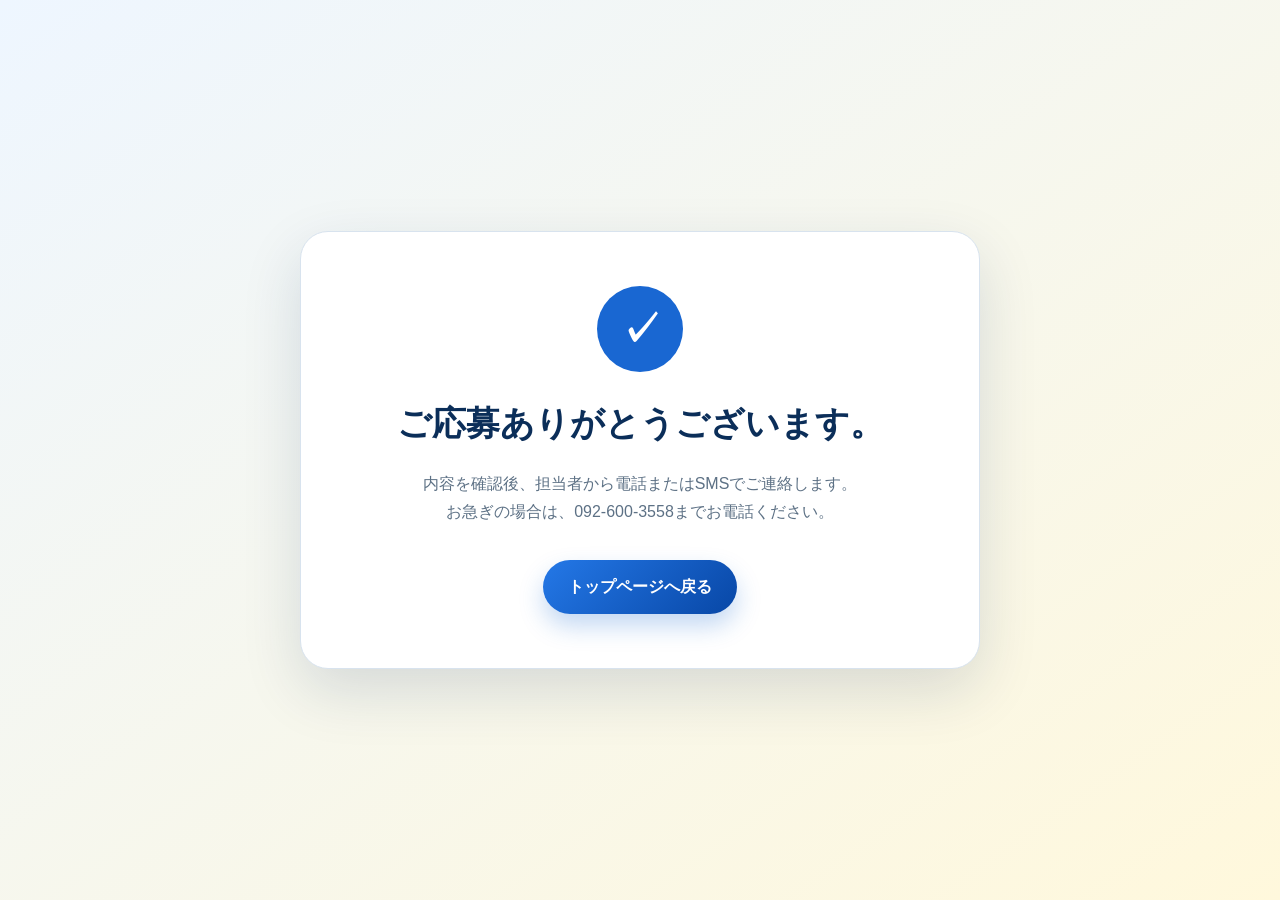
==== thanks.html @ dbfe9852 "Add files via upload" ====
<!DOCTYPE html>
<html lang="ja">
<head>
  <meta charset="utf-8">
  <meta name="viewport" content="width=device-width, initial-scale=1">
  <meta name="robots" content="noindex">
  <title>応募受付完了｜はたらくナビすぐワーク</title>
  <link rel="stylesheet" href="assets/css/style.css">
  <style>
    .thanks-page{min-height:100vh;display:grid;place-items:center;padding:30px;background:linear-gradient(145deg,#eef6ff,#fff8dc)}
    .thanks-card{width:min(100%,680px);text-align:center;background:#fff;border:1px solid #d8e3ee;border-radius:28px;padding:54px 30px;box-shadow:0 22px 60px rgba(11,46,89,.14)}
    .thanks-icon{display:grid;place-items:center;width:86px;height:86px;margin:0 auto 22px;border-radius:50%;color:#fff;background:#1967d2;font-size:42px;font-weight:900}
    .thanks-card h1{margin:0;color:#0b2e59;font-size:34px}.thanks-card p{color:#5d7185}.thanks-card .button{margin-top:18px}
  </style>
</head>
<body>
  <main class="thanks-page">
    <div class="thanks-card">
      <div class="thanks-icon">✓</div>
      <h1>ご応募ありがとうございます。</h1>
      <p>内容を確認後、担当者から電話またはSMSでご連絡します。<br>お急ぎの場合は、092-600-3558までお電話ください。</p>
      <a class="button button-primary" href="index.html">トップページへ戻る</a>
    </div>
  </main>
</body>
</html>
---- assets/css/style.css ----
:root {
  --blue: #1967d2;
  --blue-dark: #0847a6;
  --navy: #0b2e59;
  --ink: #172033;
  --muted: #5d7185;
  --line: #d8e3ee;
  --pale: #f3f8fd;
  --yellow: #ffb000;
  --yellow-soft: #fff2c5;
  --green: #0fa779;
  --white: #fff;
  --shadow: 0 18px 48px rgba(11, 46, 89, .12);
  --radius: 24px;
  --container: 1180px;
}
* { box-sizing: border-box; }
html { scroll-behavior: smooth; }
body { margin: 0; color: var(--ink); background: #fff; font-family: -apple-system, BlinkMacSystemFont, "Hiragino Kaku Gothic ProN", "Hiragino Sans", "Yu Gothic", Meiryo, sans-serif; line-height: 1.75; -webkit-font-smoothing: antialiased; }
body.is-menu-open { overflow: hidden; }
a { color: inherit; text-decoration: none; }
img { max-width: 100%; height: auto; vertical-align: middle; }
button, input, select, textarea { font: inherit; }
button { cursor: pointer; }
.container { width: min(calc(100% - 40px), var(--container)); margin-inline: auto; }
.narrow { max-width: 900px; }
.skip-link { position: fixed; top: 8px; left: 8px; transform: translateY(-150%); background: #fff; border: 2px solid var(--blue); padding: 10px 16px; z-index: 9999; }
.skip-link:focus { transform: none; }
.pc-only { display: inline; }

.site-header { position: sticky; top: 0; z-index: 1000; background: rgba(255,255,255,.94); backdrop-filter: blur(14px); border-bottom: 1px solid rgba(216,227,238,.75); transition: box-shadow .25s ease; }
.site-header.scrolled { box-shadow: 0 8px 24px rgba(11,46,89,.08); }
.header-inner { min-height: 84px; display: flex; align-items: center; justify-content: space-between; gap: 24px; }
.brand { display: block; flex: 0 1 290px; }
.brand img { display: block; width: 280px; }
.header-actions { display: flex; align-items: center; gap: 18px; }
.header-tel { text-align: right; line-height: 1.2; }
.header-tel span { display: block; color: var(--muted); font-size: 12px; font-weight: 700; letter-spacing: .08em; }
.header-tel a { display: block; color: var(--navy); font-size: 23px; font-weight: 900; letter-spacing: .02em; }

.button { min-height: 54px; display: inline-flex; align-items: center; justify-content: center; gap: 8px; border: 0; border-radius: 999px; padding: 13px 25px; font-weight: 900; line-height: 1.25; transition: transform .2s ease, box-shadow .2s ease, background .2s ease; }
.button:hover { transform: translateY(-2px); }
.button:focus-visible, a:focus-visible, summary:focus-visible, input:focus-visible, select:focus-visible { outline: 3px solid rgba(25,103,210,.28); outline-offset: 3px; }
.button-primary { color: #fff; background: linear-gradient(135deg, #2478e7, var(--blue-dark)); box-shadow: 0 12px 25px rgba(25,103,210,.26); }
.button-primary:hover { box-shadow: 0 16px 30px rgba(25,103,210,.34); }
.button-large { min-height: 68px; padding: 16px 30px; font-size: 17px; }
.button-tel { min-width: 230px; flex-direction: column; gap: 1px; color: var(--navy); background: #fff; border: 2px solid var(--navy); font-size: 21px; padding-block: 10px; }
.button-tel small { font-size: 11px; color: var(--muted); letter-spacing: .08em; }
.button-dark { color: #fff; background: var(--navy); white-space: nowrap; }
.button-white { color: var(--blue-dark); background: #fff; box-shadow: 0 12px 28px rgba(0,0,0,.12); }

.hero { position: relative; overflow: hidden; background: linear-gradient(180deg, #f8fbff 0%, #fff 100%); }
.hero::before { content: ""; position: absolute; inset: 0; background-image: radial-gradient(rgba(25,103,210,.12) 1px, transparent 1px); background-size: 24px 24px; mask-image: linear-gradient(90deg, black, transparent 65%); pointer-events: none; }
.hero-deco { position: absolute; border-radius: 999px; filter: blur(1px); opacity: .7; }
.hero-deco-one { width: 420px; height: 420px; top: -210px; left: -160px; background: #e5f1ff; }
.hero-deco-two { width: 330px; height: 330px; right: -130px; bottom: 70px; background: #fff1bd; }
.hero-grid { position: relative; display: grid; grid-template-columns: 1.02fr .98fr; align-items: center; gap: 28px; padding-block: 64px 54px; min-height: 720px; }
.hero-copy { position: relative; z-index: 2; }
.hero-kicker { display: inline-flex; align-items: center; gap: 10px; color: var(--navy); font-size: 15px; font-weight: 800; margin-bottom: 18px; }
.hero-kicker span { background: var(--yellow); border-radius: 999px; padding: 6px 12px; color: var(--ink); }
.hero h1 { margin: 0; color: var(--navy); font-size: clamp(44px, 5vw, 72px); line-height: 1.14; letter-spacing: -.05em; font-weight: 950; }
.hero h1 em { color: var(--blue); font-style: normal; position: relative; }
.hero h1 em::after { content: ""; position: absolute; left: 0; right: 0; bottom: 2px; height: 12px; background: rgba(255,176,0,.45); border-radius: 8px; z-index: -1; }
.hero-lead { margin: 24px 0 22px; color: #3e5770; font-size: 18px; font-weight: 600; }
.support-card { position: relative; max-width: 570px; overflow: hidden; border: 3px solid var(--yellow); border-radius: 22px; background: linear-gradient(135deg, #fff8d7, #fff); padding: 17px 20px 15px; box-shadow: 0 14px 28px rgba(224,138,0,.12); }
.support-card::after { content: "SUPPORT"; position: absolute; right: -8px; bottom: -25px; color: rgba(224,138,0,.08); font-size: 58px; font-weight: 900; letter-spacing: -.06em; }
.support-card-label { display: inline-block; background: var(--navy); color: #fff; border-radius: 6px; padding: 3px 10px; font-size: 12px; font-weight: 800; letter-spacing: .08em; }
.support-card-main { display: flex; align-items: baseline; gap: 4px; color: var(--navy); margin-top: 6px; line-height: 1; }
.support-card-main span { font-size: 28px; font-weight: 900; }
.support-card-main strong { color: #e08a00; font-size: 48px; font-weight: 950; letter-spacing: -.05em; }
.support-card-main b { margin-left: 5px; color: #fff; background: #e08a00; border-radius: 8px; padding: 7px 9px; font-size: 20px; transform: rotate(-3deg); }
.support-card p { position: relative; z-index: 1; margin: 9px 0 0; color: #6f5a1b; font-size: 12px; font-weight: 700; }
.hero-points { list-style: none; display: flex; flex-wrap: wrap; gap: 10px; padding: 0; margin: 20px 0 22px; }
.hero-points li { display: flex; align-items: center; gap: 7px; color: var(--navy); background: #fff; border: 1px solid #d6e5f4; border-radius: 999px; padding: 7px 12px 7px 8px; font-size: 13px; font-weight: 800; box-shadow: 0 8px 20px rgba(11,46,89,.05); }
.hero-points span { display: grid; place-items: center; width: 26px; height: 26px; border-radius: 50%; color: #fff; background: var(--blue); font-size: 9px; }
.hero-buttons { display: flex; gap: 12px; align-items: stretch; }
.micro-note { margin: 10px 0 0; color: var(--muted); font-size: 11px; }
.hero-visual { position: relative; }
.hero-visual > img { width: 100%; filter: drop-shadow(0 30px 40px rgba(11,46,89,.12)); }
.hero-float-card { position: absolute; min-width: 135px; border: 1px solid #dce7f2; border-radius: 18px; background: rgba(255,255,255,.96); padding: 12px 16px; box-shadow: var(--shadow); animation: float 4.5s ease-in-out infinite; }
.hero-float-card strong, .hero-float-card span { display: block; }
.hero-float-card strong { color: var(--blue); font-size: 21px; }
.hero-float-card span { color: var(--muted); font-size: 11px; font-weight: 700; }
.float-one { top: 19%; right: -3%; }
.float-two { left: -2%; bottom: 16%; animation-delay: -2.2s; }
@keyframes float { 50% { transform: translateY(-9px); } }
.hero-trust { position: relative; background: var(--navy); color: #fff; }
.trust-list { display: grid; grid-template-columns: repeat(4, 1fr); min-height: 72px; align-items: center; }
.trust-list span { text-align: center; padding: 0 12px; border-right: 1px solid rgba(255,255,255,.18); font-size: 14px; font-weight: 800; }
.trust-list span:last-child { border-right: 0; }

.section { padding-block: 100px; }
.section-heading { text-align: center; margin: 0 auto 48px; }
.eyebrow { display: inline-block; margin-bottom: 10px; color: var(--blue); font-size: 12px; font-weight: 900; letter-spacing: .18em; }
.eyebrow.light { color: #8cc4ff; }
.section-heading h2, .benefits-copy h2, .entry-copy h2 { margin: 0; color: var(--navy); font-size: clamp(32px, 4vw, 48px); line-height: 1.25; letter-spacing: -.04em; }
.section-heading p { max-width: 660px; margin: 14px auto 0; color: var(--muted); }

.section-problems { background: var(--pale); }
.problem-grid { display: grid; grid-template-columns: repeat(4, 1fr); gap: 18px; }
.problem-card { position: relative; background: #fff; border: 1px solid #e0eaf3; border-radius: var(--radius); padding: 28px 23px; box-shadow: 0 12px 30px rgba(11,46,89,.05); }
.problem-card::before { content: ""; position: absolute; top: 0; left: 24px; width: 54px; height: 4px; border-radius: 0 0 4px 4px; background: var(--yellow); }
.problem-icon { display: grid; place-items: center; width: 54px; height: 54px; border-radius: 17px; color: var(--blue); background: #eaf3ff; font-size: 22px; font-weight: 900; }
.problem-card h3 { color: var(--navy); margin: 18px 0 8px; font-size: 18px; line-height: 1.45; }
.problem-card p { margin: 0; color: var(--muted); font-size: 14px; }

.section-support { padding-block: 40px; background: var(--pale); }
.support-banner { display: grid; grid-template-columns: auto 1fr auto; align-items: center; gap: 26px; overflow: hidden; position: relative; padding: 30px 34px; border: 3px solid var(--yellow); border-radius: 28px; background: linear-gradient(120deg, #fff4c7, #fff 68%); box-shadow: 0 18px 36px rgba(224,138,0,.10); }
.support-banner::after { content: "生活支援"; position: absolute; right: 210px; bottom: -35px; color: rgba(224,138,0,.07); font-size: 72px; font-weight: 950; letter-spacing: -.08em; }
.support-banner-icon { position: relative; z-index: 1; display: grid; place-items: center; width: 88px; height: 88px; border-radius: 26px; background: var(--yellow); color: var(--navy); font-size: 43px; font-weight: 950; box-shadow: 0 12px 26px rgba(224,138,0,.2); }
.support-banner-copy { position: relative; z-index: 1; }
.support-banner-copy > span { color: #7a5a00; font-size: 13px; font-weight: 900; letter-spacing: .08em; }
.support-banner-copy h2 { margin: 2px 0 5px; color: var(--navy); font-size: clamp(25px, 3vw, 38px); line-height: 1.25; }
.support-banner-copy h2 strong { color: #e08a00; font-size: 1.18em; }
.support-banner-copy p { max-width: 730px; margin: 0; color: #695b31; font-size: 13px; }
.support-banner .button { position: relative; z-index: 1; }

.section-jobs { background: #fff; }
.job-grid { display: grid; grid-template-columns: repeat(3, 1fr); gap: 24px; }
.job-card { overflow: hidden; border: 1px solid var(--line); border-radius: 26px; background: #fff; box-shadow: 0 15px 36px rgba(11,46,89,.07); transition: transform .25s ease, box-shadow .25s ease; }
.job-card:hover { transform: translateY(-6px); box-shadow: 0 24px 46px rgba(11,46,89,.13); }
.job-visual { position: relative; min-height: 190px; display: grid; place-items: center; overflow: hidden; }
.job-visual::before, .job-visual::after { content: ""; position: absolute; border-radius: 50%; background: rgba(255,255,255,.35); }
.job-visual::before { width: 190px; height: 190px; top: -90px; left: -55px; }
.job-visual::after { width: 120px; height: 120px; bottom: -50px; right: -20px; }
.visual-auto { background: linear-gradient(135deg, #c8e1ff, #7eb5f4); }
.visual-parts { background: linear-gradient(135deg, #e8dcff, #bfa7f1); }
.visual-chip { background: linear-gradient(135deg, #cdf7ef, #75d8c0); }
.visual-warehouse { background: linear-gradient(135deg, #ffe6b2, #ffc95f); }
.visual-food { background: linear-gradient(135deg, #ffd9de, #ff9aaa); }
.visual-inspection { background: linear-gradient(135deg, #dfe7f1, #aebfd3); }
.job-icon { position: relative; z-index: 1; display: grid; place-items: center; width: 105px; height: 105px; border-radius: 32px; background: rgba(255,255,255,.9); box-shadow: 0 18px 32px rgba(11,46,89,.14); font-size: 54px; font-weight: 900; color: var(--navy); }
.job-no { position: absolute; right: 18px; top: 12px; color: rgba(11,46,89,.22); font-size: 42px; font-weight: 950; letter-spacing: -.06em; }
.job-body { padding: 24px; }
.job-body h3 { margin: 0 0 8px; color: var(--navy); font-size: 21px; }
.job-body p { min-height: 74px; margin: 0; color: var(--muted); font-size: 14px; }
.tags { display: flex; flex-wrap: wrap; gap: 7px; margin-top: 15px; }
.tags span { color: var(--blue-dark); background: #edf5ff; border-radius: 999px; padding: 4px 9px; font-size: 11px; font-weight: 800; }

.section-benefits { position: relative; overflow: hidden; color: #fff; background: linear-gradient(135deg, #0b2e59, #0847a6); }
.section-benefits::before { content: ""; position: absolute; inset: 0; background: radial-gradient(circle at 15% 10%, rgba(255,255,255,.10), transparent 26%), radial-gradient(circle at 90% 90%, rgba(255,176,0,.15), transparent 25%); }
.benefits-grid { position: relative; display: grid; grid-template-columns: .9fr 1.1fr; gap: 65px; align-items: center; }
.benefits-copy h2 { color: #fff; }
.benefits-copy p { margin: 22px 0 30px; color: #c9d9e9; }
.benefit-list { display: grid; gap: 14px; }
.benefit-item { display: grid; grid-template-columns: 64px 1fr; gap: 18px; align-items: start; border: 1px solid rgba(255,255,255,.15); border-radius: 22px; background: rgba(255,255,255,.08); backdrop-filter: blur(8px); padding: 22px; }
.benefit-item > span { display: grid; place-items: center; width: 56px; height: 56px; border-radius: 18px; color: var(--navy); background: var(--yellow); font-size: 16px; font-weight: 950; }
.benefit-item h3 { margin: 1px 0 5px; font-size: 19px; }
.benefit-item p { margin: 0; color: #ccdaea; font-size: 13px; }

.section-flow { background: var(--pale); }
.flow-list { counter-reset: flow; display: grid; grid-template-columns: repeat(4, 1fr); gap: 18px; list-style: none; padding: 0; margin: 0; }
.flow-item { position: relative; text-align: center; border: 1px solid #dce7f2; border-radius: 24px; background: #fff; padding: 28px 18px 24px; box-shadow: 0 12px 30px rgba(11,46,89,.05); }
.flow-item:not(:last-child)::after { content: "→"; position: absolute; top: 44%; right: -19px; z-index: 2; display: grid; place-items: center; width: 36px; height: 36px; border-radius: 50%; color: #fff; background: var(--blue); font-weight: 900; }
.flow-num { color: var(--blue); font-size: 12px; font-weight: 900; letter-spacing: .12em; }
.flow-icon { display: grid; place-items: center; width: 86px; height: 86px; margin: 13px auto; border-radius: 28px; color: var(--navy); background: linear-gradient(135deg, #e6f2ff, #f8fbff); border: 2px solid #cfe2f6; font-size: 21px; font-weight: 900; }
.flow-item h3 { margin: 0 0 6px; color: var(--navy); font-size: 19px; }
.flow-item p { margin: 0; color: var(--muted); font-size: 13px; }

.section-voices { background: #fff; }
.voice-grid { display: grid; grid-template-columns: repeat(3, 1fr); gap: 22px; }
.voice-card { position: relative; border: 1px solid var(--line); border-radius: 24px; padding: 28px; background: linear-gradient(180deg, #fff, #fbfdff); box-shadow: 0 14px 34px rgba(11,46,89,.06); }
.voice-card::before { content: "“"; position: absolute; right: 20px; top: 5px; color: #dbeaf8; font-family: Georgia, serif; font-size: 84px; line-height: 1; }
.voice-profile { position: relative; display: flex; gap: 8px; align-items: center; }
.voice-profile span { color: #fff; background: var(--blue); border-radius: 999px; padding: 4px 9px; font-size: 11px; font-weight: 800; }
.voice-profile strong { color: var(--navy); font-size: 13px; }
.voice-card h3 { position: relative; margin: 18px 0 10px; color: var(--navy); font-size: 19px; line-height: 1.55; }
.voice-card p { margin: 0; color: var(--muted); font-size: 14px; }

.section-cta { padding-block: 55px; background: var(--pale); }
.cta-panel { display: grid; grid-template-columns: 1fr auto; gap: 36px; align-items: center; border-radius: 30px; padding: 42px 46px; background: #fff; border: 1px solid #dce7f2; box-shadow: var(--shadow); }
.cta-label { display: inline-block; color: var(--navy); background: var(--yellow); border-radius: 999px; padding: 5px 12px; font-size: 12px; font-weight: 900; }
.cta-panel h2 { margin: 9px 0 8px; color: var(--navy); font-size: clamp(28px, 3.5vw, 42px); line-height: 1.3; }
.cta-panel p { margin: 0; color: var(--muted); }
.cta-actions { display: grid; gap: 10px; min-width: 290px; }

.section-faq { background: #fff; }
.faq-list { display: grid; gap: 13px; }
.faq-item { border: 1px solid var(--line); border-radius: 18px; background: #fff; overflow: hidden; }
.faq-item summary { position: relative; display: flex; align-items: center; gap: 14px; padding: 22px 58px 22px 22px; color: var(--navy); font-weight: 800; cursor: pointer; list-style: none; }
.faq-item summary::-webkit-details-marker { display: none; }
.faq-item summary::after { content: "+"; position: absolute; right: 22px; top: 50%; transform: translateY(-50%); display: grid; place-items: center; width: 29px; height: 29px; border-radius: 50%; color: #fff; background: var(--blue); font-size: 20px; transition: transform .2s ease; }
.faq-item[open] summary::after { transform: translateY(-50%) rotate(45deg); }
.faq-item summary > span { display: grid; place-items: center; width: 38px; height: 38px; flex: 0 0 auto; border-radius: 12px; color: #fff; background: var(--blue); }
.faq-answer { display: flex; gap: 14px; padding: 0 22px 22px; color: var(--muted); }
.faq-answer > span { display: grid; place-items: center; width: 38px; height: 38px; flex: 0 0 auto; border-radius: 12px; color: var(--navy); background: var(--yellow); font-weight: 900; }
.faq-answer p { margin: 2px 0 0; }

.section-entry { position: relative; overflow: hidden; color: #fff; background: linear-gradient(140deg, #0b2e59, #062343); }
.section-entry::before { content: ""; position: absolute; inset: 0; background-image: radial-gradient(rgba(255,255,255,.08) 1px, transparent 1px); background-size: 22px 22px; }
.entry-grid { position: relative; display: grid; grid-template-columns: .8fr 1.2fr; gap: 56px; align-items: start; }
.entry-copy { position: sticky; top: 120px; }
.entry-copy h2 { color: #fff; }
.entry-copy > p { margin: 20px 0 28px; color: #c8d7e6; }
.entry-support-box { border: 2px solid var(--yellow); border-radius: 22px; background: rgba(255,176,0,.12); padding: 22px; margin-bottom: 18px; }
.entry-support-box span, .entry-support-box strong, .entry-support-box p { display: block; }
.entry-support-box span { color: #ffe19a; font-size: 12px; font-weight: 900; letter-spacing: .08em; }
.entry-support-box strong { margin: 3px 0; color: var(--yellow); font-size: 38px; line-height: 1.2; }
.entry-support-box p { margin: 0; color: #f4e3b8; font-size: 12px; }
.entry-tel-box { border: 1px solid rgba(255,255,255,.18); border-radius: 22px; background: rgba(255,255,255,.07); padding: 20px 22px; }
.entry-tel-box span, .entry-tel-box a, .entry-tel-box small { display: block; }
.entry-tel-box span { color: #b9cce0; font-size: 12px; }
.entry-tel-box a { color: #fff; font-size: 29px; font-weight: 950; letter-spacing: .02em; }
.entry-tel-box small { color: #b9cce0; }
.entry-form { color: var(--ink); background: #fff; border-radius: 28px; padding: 38px; box-shadow: 0 25px 65px rgba(0,0,0,.24); }
.form-heading { display: flex; flex-wrap: wrap; align-items: center; gap: 10px; margin-bottom: 25px; }
.form-heading > span { color: var(--navy); background: var(--yellow); border-radius: 999px; padding: 5px 11px; font-size: 12px; font-weight: 900; }
.form-heading h3 { flex: 1; margin: 0; color: var(--navy); font-size: 26px; }
.form-heading p { width: 100%; margin: 0; color: var(--muted); font-size: 11px; }
.form-heading b, .form-row label b, .privacy-check b { color: #d83030; }
.form-row { margin-bottom: 20px; }
.form-row > label, .form-row > legend { display: block; margin-bottom: 7px; color: var(--navy); font-size: 14px; font-weight: 800; }
.form-row input[type="text"], .form-row input[type="tel"], .form-row select { width: 100%; height: 56px; border: 1px solid #cbd8e5; border-radius: 12px; background: #f9fbfd; padding: 0 15px; color: var(--ink); outline: none; transition: border-color .2s ease, box-shadow .2s ease, background .2s ease; }
.form-row input:focus, .form-row select:focus { border-color: var(--blue); background: #fff; box-shadow: 0 0 0 4px rgba(25,103,210,.10); }
.form-row.has-error input, .form-row.has-error select { border-color: #d83030; }
.form-error { display: none; margin-top: 5px; color: #d83030; font-size: 11px; }
.form-row.has-error .form-error { display: block; }
.checkbox-group { border: 0; padding: 0; }
.checkbox-group label { display: inline-flex; align-items: center; margin: 0 6px 7px 0; cursor: pointer; }
.checkbox-group input { position: absolute; opacity: 0; }
.checkbox-group label span { display: block; border: 1px solid #cad7e4; border-radius: 999px; background: #f8fbfe; padding: 8px 13px; color: var(--navy); font-size: 12px; font-weight: 800; }
.checkbox-group input:checked + span { color: #fff; background: var(--blue); border-color: var(--blue); }
.privacy-check label { display: flex; align-items: center; gap: 9px; margin: 0; color: var(--muted); font-weight: 500; cursor: pointer; }
.privacy-check input { width: 20px; height: 20px; accent-color: var(--blue); }
.privacy-check a { color: var(--blue); text-decoration: underline; }
.form-submit { width: 100%; min-height: 68px; border-radius: 14px; font-size: 17px; }
.form-submit span { font-size: 24px; }
.form-note { margin: 10px 0 0; text-align: center; color: var(--muted); font-size: 11px; }
.honeypot { position: absolute !important; left: -9999px !important; width: 1px !important; height: 1px !important; opacity: 0 !important; }

.section-company { background: var(--pale); }
.company-list { margin: 0; overflow: hidden; border: 1px solid var(--line); border-radius: 22px; background: #fff; }
.company-list > div { display: grid; grid-template-columns: 190px 1fr; border-bottom: 1px solid var(--line); }
.company-list > div:last-child { border-bottom: 0; }
.company-list dt, .company-list dd { margin: 0; padding: 20px 24px; }
.company-list dt { color: var(--navy); background: #edf5fc; font-weight: 800; }
.company-list dd { color: #425b72; }
.company-list a { color: var(--blue); font-weight: 800; }
.section-privacy { padding-block: 35px 65px; background: var(--pale); }
.privacy-details { border-top: 1px solid #ccd9e6; border-bottom: 1px solid #ccd9e6; }
.privacy-details summary { padding: 16px 4px; color: var(--navy); font-size: 14px; font-weight: 800; cursor: pointer; }
.privacy-details div { padding: 0 4px 16px; color: var(--muted); font-size: 12px; }
.privacy-details p { margin: 0 0 8px; }

.site-footer { color: #fff; background: #061c35; padding-block: 50px 95px; }
.footer-inner { display: grid; grid-template-columns: 1fr auto; gap: 25px 55px; align-items: center; }
.footer-brand img { width: 245px; filter: brightness(0) invert(1); }
.footer-brand p { margin: 8px 0 0; color: #9fb3c8; font-size: 12px; }
.footer-nav { display: flex; flex-wrap: wrap; justify-content: flex-end; gap: 9px 20px; color: #c5d2df; font-size: 12px; }
.footer-nav a:hover { color: #fff; }
.copyright { grid-column: 1 / -1; margin: 12px 0 0; padding-top: 18px; border-top: 1px solid rgba(255,255,255,.12); color: #7890a9; font-size: 11px; }
.mobile-fixed-cta { display: none; }

.reveal { opacity: 0; transform: translateY(24px); transition: opacity .7s ease, transform .7s cubic-bezier(.22,.8,.27,1); }
.reveal.in-view { opacity: 1; transform: none; }
.reveal-delay { transition-delay: .15s; }
@media (prefers-reduced-motion: reduce) {
  *, *::before, *::after { scroll-behavior: auto !important; animation-duration: .01ms !important; animation-iteration-count: 1 !important; transition-duration: .01ms !important; }
  .reveal { opacity: 1; transform: none; }
}

@media (max-width: 1050px) {
  .header-tel { display: none; }
  .hero-grid { grid-template-columns: 1fr 1fr; min-height: auto; padding-top: 50px; }
  .hero h1 { font-size: 52px; }
  .hero-lead { font-size: 16px; }
  .support-card-main strong { font-size: 41px; }
  .hero-buttons { flex-direction: column; align-items: stretch; }
  .button-tel { min-width: 0; }
  .problem-grid { grid-template-columns: repeat(2, 1fr); }
  .job-grid { grid-template-columns: repeat(2, 1fr); }
  .support-banner { grid-template-columns: auto 1fr; }
  .support-banner .button { grid-column: 2; justify-self: start; }
  .benefits-grid { gap: 35px; }
  .cta-panel { grid-template-columns: 1fr; }
  .cta-actions { grid-template-columns: 1fr 1fr; }
  .entry-grid { gap: 32px; }
}

@media (max-width: 760px) {
  body { padding-bottom: 66px; }
  .container { width: min(calc(100% - 28px), var(--container)); }
  .pc-only { display: none; }
  .site-header { position: relative; }
  .header-inner { min-height: 68px; }
  .brand { flex-basis: 220px; }
  .brand img { width: 210px; }
  .header-entry { display: none; }
  .hero-grid { grid-template-columns: 1fr; gap: 26px; padding-block: 38px 34px; }
  .hero-copy { text-align: center; }
  .hero-kicker { font-size: 11px; flex-wrap: wrap; justify-content: center; }
  .hero h1 { font-size: clamp(40px, 12vw, 56px); }
  .hero-lead { font-size: 14px; margin: 18px 0; }
  .support-card { margin-inline: auto; text-align: left; padding: 15px; }
  .support-card-main strong { font-size: 38px; }
  .support-card-main span { font-size: 23px; }
  .support-card-main b { font-size: 17px; }
  .hero-points { justify-content: center; }
  .hero-points li { font-size: 11px; }
  .hero-buttons { display: grid; }
  .button-large { min-height: 60px; font-size: 15px; }
  .hero-visual { max-width: 540px; margin-inline: auto; }
  .hero-float-card { min-width: 110px; padding: 9px 11px; border-radius: 14px; }
  .hero-float-card strong { font-size: 16px; }
  .float-one { right: 0; }
  .float-two { left: 0; bottom: 12%; }
  .trust-list { grid-template-columns: repeat(2, 1fr); padding-block: 8px; }
  .trust-list span { padding-block: 9px; font-size: 11px; border-bottom: 1px solid rgba(255,255,255,.12); }
  .trust-list span:nth-child(2) { border-right: 0; }
  .trust-list span:nth-child(n+3) { border-bottom: 0; }

  .section { padding-block: 70px; }
  .section-heading { margin-bottom: 34px; }
  .section-heading h2, .benefits-copy h2, .entry-copy h2 { font-size: 31px; }
  .section-heading p { font-size: 13px; }
  .problem-grid, .job-grid, .voice-grid { grid-template-columns: 1fr; }
  .problem-grid { gap: 12px; }
  .problem-card { display: grid; grid-template-columns: 50px 1fr; column-gap: 14px; padding: 20px; }
  .problem-icon { grid-row: 1 / 3; width: 50px; height: 50px; }
  .problem-card h3 { margin: 1px 0 5px; font-size: 16px; }
  .problem-card p { font-size: 12px; }

  .section-support { padding-block: 24px; }
  .support-banner { grid-template-columns: 60px 1fr; gap: 14px; padding: 22px 18px; border-radius: 22px; }
  .support-banner-icon { width: 60px; height: 60px; border-radius: 18px; font-size: 30px; }
  .support-banner-copy > span { font-size: 10px; }
  .support-banner-copy h2 { font-size: 24px; }
  .support-banner-copy p { font-size: 11px; }
  .support-banner .button { grid-column: 1 / -1; width: 100%; }

  .job-grid { gap: 16px; }
  .job-visual { min-height: 160px; }
  .job-icon { width: 90px; height: 90px; font-size: 45px; }
  .job-body { padding: 20px; }
  .job-body p { min-height: 0; }
  .benefits-grid { grid-template-columns: 1fr; }
  .benefits-copy { text-align: center; }
  .benefit-item { grid-template-columns: 48px 1fr; padding: 18px; }
  .benefit-item > span { width: 48px; height: 48px; border-radius: 15px; }
  .benefit-item h3 { font-size: 16px; }

  .flow-list { grid-template-columns: 1fr; gap: 12px; }
  .flow-item { display: grid; grid-template-columns: 72px 1fr; text-align: left; align-items: center; column-gap: 14px; padding: 17px; }
  .flow-item:not(:last-child)::after { content: "↓"; top: auto; bottom: -22px; right: calc(50% - 16px); width: 32px; height: 32px; }
  .flow-num { position: absolute; right: 16px; top: 10px; }
  .flow-icon { grid-row: 1 / 3; width: 72px; height: 72px; margin: 0; border-radius: 22px; }
  .flow-item h3 { margin: 0; }
  .flow-item p { margin: 0; }

  .voice-card { padding: 22px; }
  .section-cta { padding-block: 35px; }
  .cta-panel { gap: 22px; padding: 28px 20px; text-align: center; }
  .cta-actions { grid-template-columns: 1fr; min-width: 0; }
  .faq-item summary { padding: 18px 52px 18px 16px; font-size: 14px; }
  .faq-item summary > span, .faq-answer > span { width: 34px; height: 34px; border-radius: 10px; }
  .faq-answer { padding: 0 16px 18px; font-size: 13px; }

  .entry-grid { grid-template-columns: 1fr; }
  .entry-copy { position: static; text-align: center; }
  .entry-support-box, .entry-tel-box { text-align: left; }
  .entry-form { padding: 24px 18px; border-radius: 22px; }
  .form-heading h3 { font-size: 22px; }
  .company-list > div { grid-template-columns: 1fr; }
  .company-list dt { padding-bottom: 6px; }
  .company-list dd { padding-top: 6px; }
  .footer-inner { grid-template-columns: 1fr; text-align: center; }
  .footer-nav { justify-content: center; }
  .copyright { text-align: center; }
  .site-footer { padding-bottom: 40px; }

  .mobile-fixed-cta { position: fixed; left: 0; right: 0; bottom: 0; z-index: 1200; display: grid; grid-template-columns: 1fr 1.05fr; height: 66px; box-shadow: 0 -8px 24px rgba(11,46,89,.18); }
  .mobile-fixed-cta a { display: flex; flex-direction: column; align-items: center; justify-content: center; line-height: 1.25; }
  .mobile-fixed-cta span { font-size: 10px; font-weight: 800; }
  .mobile-fixed-cta strong { font-size: 15px; font-weight: 950; }
  .mobile-tel { color: var(--navy); background: #fff; }
  .mobile-entry { color: #fff; background: linear-gradient(135deg, #2478e7, var(--blue-dark)); }
  .mobile-entry span { color: #ffe08a; }
}

@media (max-width: 380px) {
  .brand img { width: 190px; }
  .hero h1 { font-size: 38px; }
  .support-card-main strong { font-size: 34px; }
  .support-card-main span { font-size: 20px; }
  .hero-points { display: grid; }
}
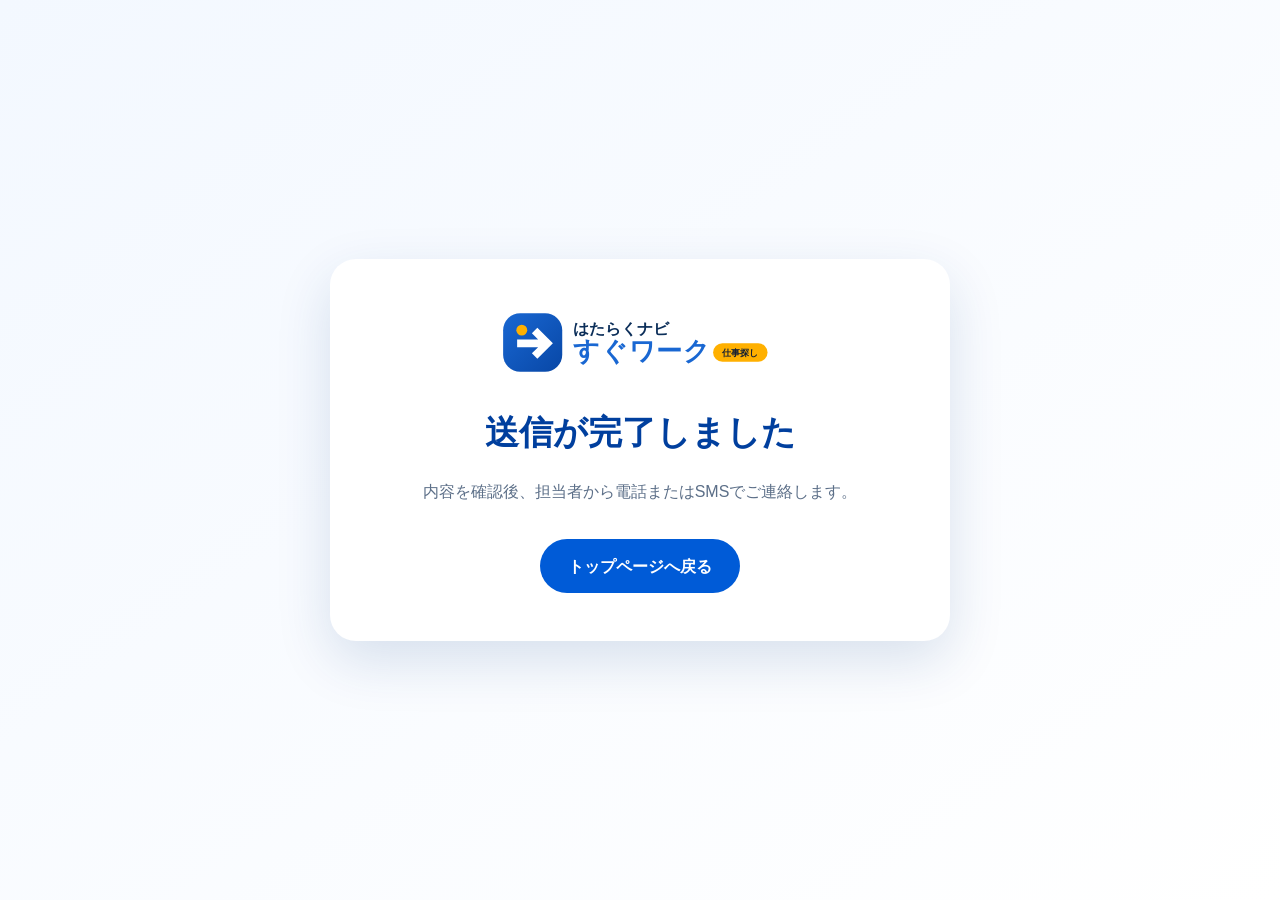
==== commit b4767e9b: "Add files via upload" ====
--- a/thanks.html
+++ b/thanks.html
@@ -1,26 +1,27 @@
-<!DOCTYPE html>
+<!doctype html>
 <html lang="ja">
 <head>
   <meta charset="utf-8">
-  <meta name="viewport" content="width=device-width, initial-scale=1">
-  <meta name="robots" content="noindex">
-  <title>応募受付完了｜はたらくナビすぐワーク</title>
+  <meta name="viewport" content="width=device-width,initial-scale=1">
+  <title>送信完了｜はたらくナビすぐワーク</title>
   <link rel="stylesheet" href="assets/css/style.css">
   <style>
-    .thanks-page{min-height:100vh;display:grid;place-items:center;padding:30px;background:linear-gradient(145deg,#eef6ff,#fff8dc)}
-    .thanks-card{width:min(100%,680px);text-align:center;background:#fff;border:1px solid #d8e3ee;border-radius:28px;padding:54px 30px;box-shadow:0 22px 60px rgba(11,46,89,.14)}
-    .thanks-icon{display:grid;place-items:center;width:86px;height:86px;margin:0 auto 22px;border-radius:50%;color:#fff;background:#1967d2;font-size:42px;font-weight:900}
-    .thanks-card h1{margin:0;color:#0b2e59;font-size:34px}.thanks-card p{color:#5d7185}.thanks-card .button{margin-top:18px}
+    .thanks-page{min-height:100vh;display:grid;place-items:center;padding:30px;background:linear-gradient(145deg,#f3f8ff,#fff)}
+    .thanks-card{width:min(620px,100%);padding:48px 30px;border-radius:26px;background:#fff;box-shadow:0 20px 55px rgba(0,54,130,.14);text-align:center}
+    .thanks-card img{width:280px;margin:0 auto 26px}
+    .thanks-card h1{margin:0 0 12px;color:#003f9e;font-size:34px}
+    .thanks-card p{color:#5c6f88}
+    .thanks-card a{display:inline-flex;align-items:center;justify-content:center;min-height:54px;margin-top:18px;padding:12px 28px;border-radius:999px;color:#fff;background:#005bd7;font-weight:900}
   </style>
 </head>
 <body>
   <main class="thanks-page">
-    <div class="thanks-card">
-      <div class="thanks-icon">✓</div>
-      <h1>ご応募ありがとうございます。</h1>
-      <p>内容を確認後、担当者から電話またはSMSでご連絡します。<br>お急ぎの場合は、092-600-3558までお電話ください。</p>
-      <a class="button button-primary" href="index.html">トップページへ戻る</a>
-    </div>
+    <section class="thanks-card">
+      <img src="assets/img/logo.svg" alt="はたらくナビすぐワーク">
+      <h1>送信が完了しました</h1>
+      <p>内容を確認後、担当者から電話またはSMSでご連絡します。</p>
+      <a href="index.html">トップページへ戻る</a>
+    </section>
   </main>
 </body>
 </html>
--- a/assets/css/style.css
+++ b/assets/css/style.css
@@ -1,386 +1,298 @@
-:root {
-  --blue: #1967d2;
-  --blue-dark: #0847a6;
-  --navy: #0b2e59;
-  --ink: #172033;
-  --muted: #5d7185;
-  --line: #d8e3ee;
-  --pale: #f3f8fd;
-  --yellow: #ffb000;
-  --yellow-soft: #fff2c5;
-  --green: #0fa779;
-  --white: #fff;
-  --shadow: 0 18px 48px rgba(11, 46, 89, .12);
-  --radius: 24px;
-  --container: 1180px;
+:root{
+  --blue:#005bd7;
+  --blue-deep:#003f9e;
+  --blue-dark:#04295f;
+  --yellow:#ffd400;
+  --orange:#ff9f00;
+  --green:#09bd34;
+  --green-deep:#00a52b;
+  --ink:#0d2343;
+  --muted:#5c6f88;
+  --line:#dbe6f2;
+  --pale:#f3f8ff;
+  --white:#fff;
+  --shadow:0 20px 50px rgba(0,54,130,.14);
+  --container:1180px;
 }
-* { box-sizing: border-box; }
-html { scroll-behavior: smooth; }
-body { margin: 0; color: var(--ink); background: #fff; font-family: -apple-system, BlinkMacSystemFont, "Hiragino Kaku Gothic ProN", "Hiragino Sans", "Yu Gothic", Meiryo, sans-serif; line-height: 1.75; -webkit-font-smoothing: antialiased; }
-body.is-menu-open { overflow: hidden; }
-a { color: inherit; text-decoration: none; }
-img { max-width: 100%; height: auto; vertical-align: middle; }
-button, input, select, textarea { font: inherit; }
-button { cursor: pointer; }
-.container { width: min(calc(100% - 40px), var(--container)); margin-inline: auto; }
-.narrow { max-width: 900px; }
-.skip-link { position: fixed; top: 8px; left: 8px; transform: translateY(-150%); background: #fff; border: 2px solid var(--blue); padding: 10px 16px; z-index: 9999; }
-.skip-link:focus { transform: none; }
-.pc-only { display: inline; }
-
-.site-header { position: sticky; top: 0; z-index: 1000; background: rgba(255,255,255,.94); backdrop-filter: blur(14px); border-bottom: 1px solid rgba(216,227,238,.75); transition: box-shadow .25s ease; }
-.site-header.scrolled { box-shadow: 0 8px 24px rgba(11,46,89,.08); }
-.header-inner { min-height: 84px; display: flex; align-items: center; justify-content: space-between; gap: 24px; }
-.brand { display: block; flex: 0 1 290px; }
-.brand img { display: block; width: 280px; }
-.header-actions { display: flex; align-items: center; gap: 18px; }
-.header-tel { text-align: right; line-height: 1.2; }
-.header-tel span { display: block; color: var(--muted); font-size: 12px; font-weight: 700; letter-spacing: .08em; }
-.header-tel a { display: block; color: var(--navy); font-size: 23px; font-weight: 900; letter-spacing: .02em; }
-
-.button { min-height: 54px; display: inline-flex; align-items: center; justify-content: center; gap: 8px; border: 0; border-radius: 999px; padding: 13px 25px; font-weight: 900; line-height: 1.25; transition: transform .2s ease, box-shadow .2s ease, background .2s ease; }
-.button:hover { transform: translateY(-2px); }
-.button:focus-visible, a:focus-visible, summary:focus-visible, input:focus-visible, select:focus-visible { outline: 3px solid rgba(25,103,210,.28); outline-offset: 3px; }
-.button-primary { color: #fff; background: linear-gradient(135deg, #2478e7, var(--blue-dark)); box-shadow: 0 12px 25px rgba(25,103,210,.26); }
-.button-primary:hover { box-shadow: 0 16px 30px rgba(25,103,210,.34); }
-.button-large { min-height: 68px; padding: 16px 30px; font-size: 17px; }
-.button-tel { min-width: 230px; flex-direction: column; gap: 1px; color: var(--navy); background: #fff; border: 2px solid var(--navy); font-size: 21px; padding-block: 10px; }
-.button-tel small { font-size: 11px; color: var(--muted); letter-spacing: .08em; }
-.button-dark { color: #fff; background: var(--navy); white-space: nowrap; }
-.button-white { color: var(--blue-dark); background: #fff; box-shadow: 0 12px 28px rgba(0,0,0,.12); }
-
-.hero { position: relative; overflow: hidden; background: linear-gradient(180deg, #f8fbff 0%, #fff 100%); }
-.hero::before { content: ""; position: absolute; inset: 0; background-image: radial-gradient(rgba(25,103,210,.12) 1px, transparent 1px); background-size: 24px 24px; mask-image: linear-gradient(90deg, black, transparent 65%); pointer-events: none; }
-.hero-deco { position: absolute; border-radius: 999px; filter: blur(1px); opacity: .7; }
-.hero-deco-one { width: 420px; height: 420px; top: -210px; left: -160px; background: #e5f1ff; }
-.hero-deco-two { width: 330px; height: 330px; right: -130px; bottom: 70px; background: #fff1bd; }
-.hero-grid { position: relative; display: grid; grid-template-columns: 1.02fr .98fr; align-items: center; gap: 28px; padding-block: 64px 54px; min-height: 720px; }
-.hero-copy { position: relative; z-index: 2; }
-.hero-kicker { display: inline-flex; align-items: center; gap: 10px; color: var(--navy); font-size: 15px; font-weight: 800; margin-bottom: 18px; }
-.hero-kicker span { background: var(--yellow); border-radius: 999px; padding: 6px 12px; color: var(--ink); }
-.hero h1 { margin: 0; color: var(--navy); font-size: clamp(44px, 5vw, 72px); line-height: 1.14; letter-spacing: -.05em; font-weight: 950; }
-.hero h1 em { color: var(--blue); font-style: normal; position: relative; }
-.hero h1 em::after { content: ""; position: absolute; left: 0; right: 0; bottom: 2px; height: 12px; background: rgba(255,176,0,.45); border-radius: 8px; z-index: -1; }
-.hero-lead { margin: 24px 0 22px; color: #3e5770; font-size: 18px; font-weight: 600; }
-.support-card { position: relative; max-width: 570px; overflow: hidden; border: 3px solid var(--yellow); border-radius: 22px; background: linear-gradient(135deg, #fff8d7, #fff); padding: 17px 20px 15px; box-shadow: 0 14px 28px rgba(224,138,0,.12); }
-.support-card::after { content: "SUPPORT"; position: absolute; right: -8px; bottom: -25px; color: rgba(224,138,0,.08); font-size: 58px; font-weight: 900; letter-spacing: -.06em; }
-.support-card-label { display: inline-block; background: var(--navy); color: #fff; border-radius: 6px; padding: 3px 10px; font-size: 12px; font-weight: 800; letter-spacing: .08em; }
-.support-card-main { display: flex; align-items: baseline; gap: 4px; color: var(--navy); margin-top: 6px; line-height: 1; }
-.support-card-main span { font-size: 28px; font-weight: 900; }
-.support-card-main strong { color: #e08a00; font-size: 48px; font-weight: 950; letter-spacing: -.05em; }
-.support-card-main b { margin-left: 5px; color: #fff; background: #e08a00; border-radius: 8px; padding: 7px 9px; font-size: 20px; transform: rotate(-3deg); }
-.support-card p { position: relative; z-index: 1; margin: 9px 0 0; color: #6f5a1b; font-size: 12px; font-weight: 700; }
-.hero-points { list-style: none; display: flex; flex-wrap: wrap; gap: 10px; padding: 0; margin: 20px 0 22px; }
-.hero-points li { display: flex; align-items: center; gap: 7px; color: var(--navy); background: #fff; border: 1px solid #d6e5f4; border-radius: 999px; padding: 7px 12px 7px 8px; font-size: 13px; font-weight: 800; box-shadow: 0 8px 20px rgba(11,46,89,.05); }
-.hero-points span { display: grid; place-items: center; width: 26px; height: 26px; border-radius: 50%; color: #fff; background: var(--blue); font-size: 9px; }
-.hero-buttons { display: flex; gap: 12px; align-items: stretch; }
-.micro-note { margin: 10px 0 0; color: var(--muted); font-size: 11px; }
-.hero-visual { position: relative; }
-.hero-visual > img { width: 100%; filter: drop-shadow(0 30px 40px rgba(11,46,89,.12)); }
-.hero-float-card { position: absolute; min-width: 135px; border: 1px solid #dce7f2; border-radius: 18px; background: rgba(255,255,255,.96); padding: 12px 16px; box-shadow: var(--shadow); animation: float 4.5s ease-in-out infinite; }
-.hero-float-card strong, .hero-float-card span { display: block; }
-.hero-float-card strong { color: var(--blue); font-size: 21px; }
-.hero-float-card span { color: var(--muted); font-size: 11px; font-weight: 700; }
-.float-one { top: 19%; right: -3%; }
-.float-two { left: -2%; bottom: 16%; animation-delay: -2.2s; }
-@keyframes float { 50% { transform: translateY(-9px); } }
-.hero-trust { position: relative; background: var(--navy); color: #fff; }
-.trust-list { display: grid; grid-template-columns: repeat(4, 1fr); min-height: 72px; align-items: center; }
-.trust-list span { text-align: center; padding: 0 12px; border-right: 1px solid rgba(255,255,255,.18); font-size: 14px; font-weight: 800; }
-.trust-list span:last-child { border-right: 0; }
-
-.section { padding-block: 100px; }
-.section-heading { text-align: center; margin: 0 auto 48px; }
-.eyebrow { display: inline-block; margin-bottom: 10px; color: var(--blue); font-size: 12px; font-weight: 900; letter-spacing: .18em; }
-.eyebrow.light { color: #8cc4ff; }
-.section-heading h2, .benefits-copy h2, .entry-copy h2 { margin: 0; color: var(--navy); font-size: clamp(32px, 4vw, 48px); line-height: 1.25; letter-spacing: -.04em; }
-.section-heading p { max-width: 660px; margin: 14px auto 0; color: var(--muted); }
-
-.section-problems { background: var(--pale); }
-.problem-grid { display: grid; grid-template-columns: repeat(4, 1fr); gap: 18px; }
-.problem-card { position: relative; background: #fff; border: 1px solid #e0eaf3; border-radius: var(--radius); padding: 28px 23px; box-shadow: 0 12px 30px rgba(11,46,89,.05); }
-.problem-card::before { content: ""; position: absolute; top: 0; left: 24px; width: 54px; height: 4px; border-radius: 0 0 4px 4px; background: var(--yellow); }
-.problem-icon { display: grid; place-items: center; width: 54px; height: 54px; border-radius: 17px; color: var(--blue); background: #eaf3ff; font-size: 22px; font-weight: 900; }
-.problem-card h3 { color: var(--navy); margin: 18px 0 8px; font-size: 18px; line-height: 1.45; }
-.problem-card p { margin: 0; color: var(--muted); font-size: 14px; }
-
-.section-support { padding-block: 40px; background: var(--pale); }
-.support-banner { display: grid; grid-template-columns: auto 1fr auto; align-items: center; gap: 26px; overflow: hidden; position: relative; padding: 30px 34px; border: 3px solid var(--yellow); border-radius: 28px; background: linear-gradient(120deg, #fff4c7, #fff 68%); box-shadow: 0 18px 36px rgba(224,138,0,.10); }
-.support-banner::after { content: "生活支援"; position: absolute; right: 210px; bottom: -35px; color: rgba(224,138,0,.07); font-size: 72px; font-weight: 950; letter-spacing: -.08em; }
-.support-banner-icon { position: relative; z-index: 1; display: grid; place-items: center; width: 88px; height: 88px; border-radius: 26px; background: var(--yellow); color: var(--navy); font-size: 43px; font-weight: 950; box-shadow: 0 12px 26px rgba(224,138,0,.2); }
-.support-banner-copy { position: relative; z-index: 1; }
-.support-banner-copy > span { color: #7a5a00; font-size: 13px; font-weight: 900; letter-spacing: .08em; }
-.support-banner-copy h2 { margin: 2px 0 5px; color: var(--navy); font-size: clamp(25px, 3vw, 38px); line-height: 1.25; }
-.support-banner-copy h2 strong { color: #e08a00; font-size: 1.18em; }
-.support-banner-copy p { max-width: 730px; margin: 0; color: #695b31; font-size: 13px; }
-.support-banner .button { position: relative; z-index: 1; }
-
-.section-jobs { background: #fff; }
-.job-grid { display: grid; grid-template-columns: repeat(3, 1fr); gap: 24px; }
-.job-card { overflow: hidden; border: 1px solid var(--line); border-radius: 26px; background: #fff; box-shadow: 0 15px 36px rgba(11,46,89,.07); transition: transform .25s ease, box-shadow .25s ease; }
-.job-card:hover { transform: translateY(-6px); box-shadow: 0 24px 46px rgba(11,46,89,.13); }
-.job-visual { position: relative; min-height: 190px; display: grid; place-items: center; overflow: hidden; }
-.job-visual::before, .job-visual::after { content: ""; position: absolute; border-radius: 50%; background: rgba(255,255,255,.35); }
-.job-visual::before { width: 190px; height: 190px; top: -90px; left: -55px; }
-.job-visual::after { width: 120px; height: 120px; bottom: -50px; right: -20px; }
-.visual-auto { background: linear-gradient(135deg, #c8e1ff, #7eb5f4); }
-.visual-parts { background: linear-gradient(135deg, #e8dcff, #bfa7f1); }
-.visual-chip { background: linear-gradient(135deg, #cdf7ef, #75d8c0); }
-.visual-warehouse { background: linear-gradient(135deg, #ffe6b2, #ffc95f); }
-.visual-food { background: linear-gradient(135deg, #ffd9de, #ff9aaa); }
-.visual-inspection { background: linear-gradient(135deg, #dfe7f1, #aebfd3); }
-.job-icon { position: relative; z-index: 1; display: grid; place-items: center; width: 105px; height: 105px; border-radius: 32px; background: rgba(255,255,255,.9); box-shadow: 0 18px 32px rgba(11,46,89,.14); font-size: 54px; font-weight: 900; color: var(--navy); }
-.job-no { position: absolute; right: 18px; top: 12px; color: rgba(11,46,89,.22); font-size: 42px; font-weight: 950; letter-spacing: -.06em; }
-.job-body { padding: 24px; }
-.job-body h3 { margin: 0 0 8px; color: var(--navy); font-size: 21px; }
-.job-body p { min-height: 74px; margin: 0; color: var(--muted); font-size: 14px; }
-.tags { display: flex; flex-wrap: wrap; gap: 7px; margin-top: 15px; }
-.tags span { color: var(--blue-dark); background: #edf5ff; border-radius: 999px; padding: 4px 9px; font-size: 11px; font-weight: 800; }
-
-.section-benefits { position: relative; overflow: hidden; color: #fff; background: linear-gradient(135deg, #0b2e59, #0847a6); }
-.section-benefits::before { content: ""; position: absolute; inset: 0; background: radial-gradient(circle at 15% 10%, rgba(255,255,255,.10), transparent 26%), radial-gradient(circle at 90% 90%, rgba(255,176,0,.15), transparent 25%); }
-.benefits-grid { position: relative; display: grid; grid-template-columns: .9fr 1.1fr; gap: 65px; align-items: center; }
-.benefits-copy h2 { color: #fff; }
-.benefits-copy p { margin: 22px 0 30px; color: #c9d9e9; }
-.benefit-list { display: grid; gap: 14px; }
-.benefit-item { display: grid; grid-template-columns: 64px 1fr; gap: 18px; align-items: start; border: 1px solid rgba(255,255,255,.15); border-radius: 22px; background: rgba(255,255,255,.08); backdrop-filter: blur(8px); padding: 22px; }
-.benefit-item > span { display: grid; place-items: center; width: 56px; height: 56px; border-radius: 18px; color: var(--navy); background: var(--yellow); font-size: 16px; font-weight: 950; }
-.benefit-item h3 { margin: 1px 0 5px; font-size: 19px; }
-.benefit-item p { margin: 0; color: #ccdaea; font-size: 13px; }
-
-.section-flow { background: var(--pale); }
-.flow-list { counter-reset: flow; display: grid; grid-template-columns: repeat(4, 1fr); gap: 18px; list-style: none; padding: 0; margin: 0; }
-.flow-item { position: relative; text-align: center; border: 1px solid #dce7f2; border-radius: 24px; background: #fff; padding: 28px 18px 24px; box-shadow: 0 12px 30px rgba(11,46,89,.05); }
-.flow-item:not(:last-child)::after { content: "→"; position: absolute; top: 44%; right: -19px; z-index: 2; display: grid; place-items: center; width: 36px; height: 36px; border-radius: 50%; color: #fff; background: var(--blue); font-weight: 900; }
-.flow-num { color: var(--blue); font-size: 12px; font-weight: 900; letter-spacing: .12em; }
-.flow-icon { display: grid; place-items: center; width: 86px; height: 86px; margin: 13px auto; border-radius: 28px; color: var(--navy); background: linear-gradient(135deg, #e6f2ff, #f8fbff); border: 2px solid #cfe2f6; font-size: 21px; font-weight: 900; }
-.flow-item h3 { margin: 0 0 6px; color: var(--navy); font-size: 19px; }
-.flow-item p { margin: 0; color: var(--muted); font-size: 13px; }
-
-.section-voices { background: #fff; }
-.voice-grid { display: grid; grid-template-columns: repeat(3, 1fr); gap: 22px; }
-.voice-card { position: relative; border: 1px solid var(--line); border-radius: 24px; padding: 28px; background: linear-gradient(180deg, #fff, #fbfdff); box-shadow: 0 14px 34px rgba(11,46,89,.06); }
-.voice-card::before { content: "“"; position: absolute; right: 20px; top: 5px; color: #dbeaf8; font-family: Georgia, serif; font-size: 84px; line-height: 1; }
-.voice-profile { position: relative; display: flex; gap: 8px; align-items: center; }
-.voice-profile span { color: #fff; background: var(--blue); border-radius: 999px; padding: 4px 9px; font-size: 11px; font-weight: 800; }
-.voice-profile strong { color: var(--navy); font-size: 13px; }
-.voice-card h3 { position: relative; margin: 18px 0 10px; color: var(--navy); font-size: 19px; line-height: 1.55; }
-.voice-card p { margin: 0; color: var(--muted); font-size: 14px; }
-
-.section-cta { padding-block: 55px; background: var(--pale); }
-.cta-panel { display: grid; grid-template-columns: 1fr auto; gap: 36px; align-items: center; border-radius: 30px; padding: 42px 46px; background: #fff; border: 1px solid #dce7f2; box-shadow: var(--shadow); }
-.cta-label { display: inline-block; color: var(--navy); background: var(--yellow); border-radius: 999px; padding: 5px 12px; font-size: 12px; font-weight: 900; }
-.cta-panel h2 { margin: 9px 0 8px; color: var(--navy); font-size: clamp(28px, 3.5vw, 42px); line-height: 1.3; }
-.cta-panel p { margin: 0; color: var(--muted); }
-.cta-actions { display: grid; gap: 10px; min-width: 290px; }
-
-.section-faq { background: #fff; }
-.faq-list { display: grid; gap: 13px; }
-.faq-item { border: 1px solid var(--line); border-radius: 18px; background: #fff; overflow: hidden; }
-.faq-item summary { position: relative; display: flex; align-items: center; gap: 14px; padding: 22px 58px 22px 22px; color: var(--navy); font-weight: 800; cursor: pointer; list-style: none; }
-.faq-item summary::-webkit-details-marker { display: none; }
-.faq-item summary::after { content: "+"; position: absolute; right: 22px; top: 50%; transform: translateY(-50%); display: grid; place-items: center; width: 29px; height: 29px; border-radius: 50%; color: #fff; background: var(--blue); font-size: 20px; transition: transform .2s ease; }
-.faq-item[open] summary::after { transform: translateY(-50%) rotate(45deg); }
-.faq-item summary > span { display: grid; place-items: center; width: 38px; height: 38px; flex: 0 0 auto; border-radius: 12px; color: #fff; background: var(--blue); }
-.faq-answer { display: flex; gap: 14px; padding: 0 22px 22px; color: var(--muted); }
-.faq-answer > span { display: grid; place-items: center; width: 38px; height: 38px; flex: 0 0 auto; border-radius: 12px; color: var(--navy); background: var(--yellow); font-weight: 900; }
-.faq-answer p { margin: 2px 0 0; }
-
-.section-entry { position: relative; overflow: hidden; color: #fff; background: linear-gradient(140deg, #0b2e59, #062343); }
-.section-entry::before { content: ""; position: absolute; inset: 0; background-image: radial-gradient(rgba(255,255,255,.08) 1px, transparent 1px); background-size: 22px 22px; }
-.entry-grid { position: relative; display: grid; grid-template-columns: .8fr 1.2fr; gap: 56px; align-items: start; }
-.entry-copy { position: sticky; top: 120px; }
-.entry-copy h2 { color: #fff; }
-.entry-copy > p { margin: 20px 0 28px; color: #c8d7e6; }
-.entry-support-box { border: 2px solid var(--yellow); border-radius: 22px; background: rgba(255,176,0,.12); padding: 22px; margin-bottom: 18px; }
-.entry-support-box span, .entry-support-box strong, .entry-support-box p { display: block; }
-.entry-support-box span { color: #ffe19a; font-size: 12px; font-weight: 900; letter-spacing: .08em; }
-.entry-support-box strong { margin: 3px 0; color: var(--yellow); font-size: 38px; line-height: 1.2; }
-.entry-support-box p { margin: 0; color: #f4e3b8; font-size: 12px; }
-.entry-tel-box { border: 1px solid rgba(255,255,255,.18); border-radius: 22px; background: rgba(255,255,255,.07); padding: 20px 22px; }
-.entry-tel-box span, .entry-tel-box a, .entry-tel-box small { display: block; }
-.entry-tel-box span { color: #b9cce0; font-size: 12px; }
-.entry-tel-box a { color: #fff; font-size: 29px; font-weight: 950; letter-spacing: .02em; }
-.entry-tel-box small { color: #b9cce0; }
-.entry-form { color: var(--ink); background: #fff; border-radius: 28px; padding: 38px; box-shadow: 0 25px 65px rgba(0,0,0,.24); }
-.form-heading { display: flex; flex-wrap: wrap; align-items: center; gap: 10px; margin-bottom: 25px; }
-.form-heading > span { color: var(--navy); background: var(--yellow); border-radius: 999px; padding: 5px 11px; font-size: 12px; font-weight: 900; }
-.form-heading h3 { flex: 1; margin: 0; color: var(--navy); font-size: 26px; }
-.form-heading p { width: 100%; margin: 0; color: var(--muted); font-size: 11px; }
-.form-heading b, .form-row label b, .privacy-check b { color: #d83030; }
-.form-row { margin-bottom: 20px; }
-.form-row > label, .form-row > legend { display: block; margin-bottom: 7px; color: var(--navy); font-size: 14px; font-weight: 800; }
-.form-row input[type="text"], .form-row input[type="tel"], .form-row select { width: 100%; height: 56px; border: 1px solid #cbd8e5; border-radius: 12px; background: #f9fbfd; padding: 0 15px; color: var(--ink); outline: none; transition: border-color .2s ease, box-shadow .2s ease, background .2s ease; }
-.form-row input:focus, .form-row select:focus { border-color: var(--blue); background: #fff; box-shadow: 0 0 0 4px rgba(25,103,210,.10); }
-.form-row.has-error input, .form-row.has-error select { border-color: #d83030; }
-.form-error { display: none; margin-top: 5px; color: #d83030; font-size: 11px; }
-.form-row.has-error .form-error { display: block; }
-.checkbox-group { border: 0; padding: 0; }
-.checkbox-group label { display: inline-flex; align-items: center; margin: 0 6px 7px 0; cursor: pointer; }
-.checkbox-group input { position: absolute; opacity: 0; }
-.checkbox-group label span { display: block; border: 1px solid #cad7e4; border-radius: 999px; background: #f8fbfe; padding: 8px 13px; color: var(--navy); font-size: 12px; font-weight: 800; }
-.checkbox-group input:checked + span { color: #fff; background: var(--blue); border-color: var(--blue); }
-.privacy-check label { display: flex; align-items: center; gap: 9px; margin: 0; color: var(--muted); font-weight: 500; cursor: pointer; }
-.privacy-check input { width: 20px; height: 20px; accent-color: var(--blue); }
-.privacy-check a { color: var(--blue); text-decoration: underline; }
-.form-submit { width: 100%; min-height: 68px; border-radius: 14px; font-size: 17px; }
-.form-submit span { font-size: 24px; }
-.form-note { margin: 10px 0 0; text-align: center; color: var(--muted); font-size: 11px; }
-.honeypot { position: absolute !important; left: -9999px !important; width: 1px !important; height: 1px !important; opacity: 0 !important; }
-
-.section-company { background: var(--pale); }
-.company-list { margin: 0; overflow: hidden; border: 1px solid var(--line); border-radius: 22px; background: #fff; }
-.company-list > div { display: grid; grid-template-columns: 190px 1fr; border-bottom: 1px solid var(--line); }
-.company-list > div:last-child { border-bottom: 0; }
-.company-list dt, .company-list dd { margin: 0; padding: 20px 24px; }
-.company-list dt { color: var(--navy); background: #edf5fc; font-weight: 800; }
-.company-list dd { color: #425b72; }
-.company-list a { color: var(--blue); font-weight: 800; }
-.section-privacy { padding-block: 35px 65px; background: var(--pale); }
-.privacy-details { border-top: 1px solid #ccd9e6; border-bottom: 1px solid #ccd9e6; }
-.privacy-details summary { padding: 16px 4px; color: var(--navy); font-size: 14px; font-weight: 800; cursor: pointer; }
-.privacy-details div { padding: 0 4px 16px; color: var(--muted); font-size: 12px; }
-.privacy-details p { margin: 0 0 8px; }
-
-.site-footer { color: #fff; background: #061c35; padding-block: 50px 95px; }
-.footer-inner { display: grid; grid-template-columns: 1fr auto; gap: 25px 55px; align-items: center; }
-.footer-brand img { width: 245px; filter: brightness(0) invert(1); }
-.footer-brand p { margin: 8px 0 0; color: #9fb3c8; font-size: 12px; }
-.footer-nav { display: flex; flex-wrap: wrap; justify-content: flex-end; gap: 9px 20px; color: #c5d2df; font-size: 12px; }
-.footer-nav a:hover { color: #fff; }
-.copyright { grid-column: 1 / -1; margin: 12px 0 0; padding-top: 18px; border-top: 1px solid rgba(255,255,255,.12); color: #7890a9; font-size: 11px; }
-.mobile-fixed-cta { display: none; }
-
-.reveal { opacity: 0; transform: translateY(24px); transition: opacity .7s ease, transform .7s cubic-bezier(.22,.8,.27,1); }
-.reveal.in-view { opacity: 1; transform: none; }
-.reveal-delay { transition-delay: .15s; }
-@media (prefers-reduced-motion: reduce) {
-  *, *::before, *::after { scroll-behavior: auto !important; animation-duration: .01ms !important; animation-iteration-count: 1 !important; transition-duration: .01ms !important; }
-  .reveal { opacity: 1; transform: none; }
+*{box-sizing:border-box}
+html{scroll-behavior:smooth}
+body{margin:0;color:var(--ink);background:#fff;font-family:-apple-system,BlinkMacSystemFont,"Hiragino Kaku Gothic ProN","Hiragino Sans","Yu Gothic",Meiryo,sans-serif;line-height:1.7;-webkit-font-smoothing:antialiased}
+a{color:inherit;text-decoration:none}
+img{display:block;max-width:100%;height:auto}
+button,input,select{font:inherit}
+button{cursor:pointer}
+.container{width:min(calc(100% - 40px),var(--container));margin-inline:auto}
+.narrow{max-width:900px}
+.skip-link{position:fixed;left:8px;top:8px;z-index:9999;transform:translateY(-150%);padding:10px 14px;background:#fff;border:2px solid var(--blue)}
+.skip-link:focus{transform:none}
+
+.site-header{position:sticky;top:0;z-index:1000;background:rgba(255,255,255,.96);border-bottom:1px solid rgba(219,230,242,.85);backdrop-filter:blur(14px);transition:box-shadow .25s ease}
+.site-header.scrolled{box-shadow:0 10px 30px rgba(0,54,130,.09)}
+.header-inner{min-height:78px;display:flex;align-items:center;justify-content:space-between;gap:26px}
+.brand{display:block;width:285px;max-width:52vw}
+.brand img{width:100%}
+.header-actions{display:flex;align-items:center;gap:16px}
+.header-phone{display:flex;flex-direction:column;text-align:right;line-height:1.15}
+.header-phone span{color:var(--muted);font-size:11px;font-weight:800;letter-spacing:.08em}
+.header-phone strong{color:var(--blue-dark);font-size:22px;letter-spacing:.02em}
+
+.line-button{display:inline-flex;align-items:center;justify-content:center;flex-direction:column;color:#fff;background:linear-gradient(135deg,#12d641,var(--green-deep));border-radius:999px;font-weight:950;box-shadow:0 12px 25px rgba(0,177,48,.26);transition:transform .2s ease,box-shadow .2s ease}
+.line-button:hover{transform:translateY(-2px);box-shadow:0 16px 30px rgba(0,177,48,.34)}
+.line-button-small{min-height:50px;padding:10px 24px;font-size:15px}
+.line-button-large{min-width:320px;min-height:72px;padding:12px 34px}
+.line-button-large small,.line-button-xl small{font-size:11px;letter-spacing:.08em}
+.line-button-large strong{font-size:23px;line-height:1.25}
+.outline-button{display:inline-flex;align-items:center;justify-content:center;min-height:58px;padding:13px 24px;border-radius:999px;border:2px solid rgba(255,255,255,.8);color:#fff;font-weight:900}
+
+.hero{position:relative;overflow:hidden;background:linear-gradient(180deg,#f7fbff,#fff 82%)}
+.hero-layout{display:grid;grid-template-columns:51% 49%;min-height:640px}
+.hero-copy-panel{position:relative;display:flex;align-items:center;color:#fff;background:linear-gradient(140deg,#0064e4 0%,#004ebd 62%,#003a92 100%);overflow:hidden}
+.hero-copy-panel::after{content:"";position:absolute;right:-90px;top:-10%;width:190px;height:120%;background:#fff;transform:rotate(12deg);transform-origin:center}
+.hero-copy-panel::before{content:"";position:absolute;inset:0;background-image:radial-gradient(rgba(255,255,255,.18) 1px,transparent 1px);background-size:24px 24px;mask-image:linear-gradient(90deg,black,transparent)}
+.hero-copy-inner{position:relative;z-index:2;width:min(590px,calc(100% - 60px));margin-left:max(30px,calc((100vw - var(--container))/2));padding:70px 34px 70px 0}
+.hero-kicker{display:inline-block;margin:0 0 18px;padding:7px 16px;color:var(--blue-dark);background:#fff;border-radius:4px;font-size:18px;font-weight:950;transform:skew(-8deg)}
+.hero-kicker::first-letter{transform:skew(8deg)}
+.hero h1{margin:0;font-size:clamp(52px,6vw,84px);line-height:1.08;letter-spacing:-.055em;font-weight:950;text-shadow:0 4px 18px rgba(0,33,92,.2)}
+.hero h1 span{color:var(--yellow)}
+.hero-sub{margin:23px 0 18px;color:#e6f1ff;font-size:18px;font-weight:700}
+.hero-list{list-style:none;margin:0 0 26px;padding:0;display:grid;gap:9px}
+.hero-list li{position:relative;padding-left:35px;font-size:17px;font-weight:900}
+.hero-list li::before{content:"";position:absolute;left:0;top:.35em;width:21px;height:21px;border-radius:50%;background:var(--yellow);box-shadow:inset 0 0 0 6px var(--yellow)}
+.hero-list li::after{content:"";position:absolute;left:6px;top:.63em;width:9px;height:5px;border-left:3px solid var(--blue-dark);border-bottom:3px solid var(--blue-dark);transform:rotate(-45deg)}
+.hero-actions{display:flex;flex-wrap:wrap;align-items:center;gap:12px}
+
+.hero-photo-panel{position:relative;overflow:hidden;background:#dfeeff}
+.hero-photo-panel>img{width:100%;height:100%;min-height:640px;object-fit:cover;object-position:center}
+.hero-photo-panel::after{content:"";position:absolute;inset:auto 0 0;height:160px;background:linear-gradient(transparent,rgba(0,43,108,.22))}
+.support-badge{position:absolute;right:4%;bottom:7%;z-index:4;width:220px;height:220px;display:flex;flex-direction:column;align-items:center;justify-content:center;border-radius:50%;background:linear-gradient(180deg,#fff 0 42%,#0758ca 42% 100%);border:4px solid #fff;box-shadow:0 20px 45px rgba(0,45,117,.28);text-align:center}
+.support-badge span{color:var(--blue-dark);font-size:24px;font-weight:950;line-height:1.1}
+.support-badge strong{margin-top:20px;color:var(--yellow);font-size:82px;line-height:.8;letter-spacing:-.08em;text-shadow:0 5px 0 rgba(0,45,117,.3)}
+.support-badge small{font-size:30px;letter-spacing:-.04em}
+.hero-mini-label{position:absolute;z-index:5;min-width:140px;padding:13px 17px;border-radius:18px;background:rgba(255,255,255,.94);box-shadow:var(--shadow);line-height:1.3}
+.hero-mini-label strong,.hero-mini-label span{display:block}
+.hero-mini-label strong{color:var(--blue);font-size:21px}
+.hero-mini-label span{color:var(--muted);font-size:11px;font-weight:800}
+.hero-mini-label-one{left:4%;top:8%}
+.hero-mini-label-two{left:4%;bottom:11%}
+
+.support-strip{position:relative;z-index:8;margin-top:-46px;padding:28px 28px 26px;border-radius:24px;background:#fff;box-shadow:var(--shadow);border:1px solid #e0eaf5}
+.support-strip-heading{text-align:center;margin-bottom:18px}
+.support-strip-heading span{display:block;color:var(--blue);font-size:14px;font-weight:900;letter-spacing:.12em}
+.support-strip-heading strong{display:block;color:var(--blue-dark);font-size:30px;line-height:1.25}
+.support-strip-heading strong::after{content:"";display:block;width:76px;height:8px;margin:4px auto 0;background:var(--yellow);border-radius:999px}
+.support-mini-grid{display:grid;grid-template-columns:repeat(6,1fr);gap:12px}
+.support-mini-card{overflow:hidden;border-radius:16px;background:#f6faff;border:1px solid #dce8f4}
+.support-mini-card img{width:100%;height:86px;object-fit:cover}
+.support-mini-card div{padding:10px 9px;text-align:center}
+.support-mini-card strong,.support-mini-card span{display:block}
+.support-mini-card strong{color:var(--blue);font-size:14px;line-height:1.3}
+.support-mini-card span{margin-top:2px;color:var(--muted);font-size:10px;font-weight:700}
+
+.section{padding-block:90px}
+.section-heading{text-align:center;margin-bottom:38px}
+.section-heading>span{display:inline-block;color:var(--blue);font-size:12px;font-weight:950;letter-spacing:.18em}
+.section-heading h2{margin:7px 0 8px;color:var(--blue-dark);font-size:clamp(30px,4vw,46px);line-height:1.28;letter-spacing:-.04em}
+.section-heading p{margin:0;color:var(--muted)}
+.reveal{opacity:0;transform:translateY(25px);transition:opacity .65s ease,transform .65s ease}
+.reveal.in-view{opacity:1;transform:none}
+
+.section-line-cta{padding-block:54px;background:linear-gradient(135deg,#0060d9,#003c98);color:#fff}
+.line-cta{display:grid;grid-template-columns:1fr auto;align-items:center;gap:40px}
+.line-cta-copy>span{display:inline-block;padding:5px 12px;border-radius:999px;color:var(--blue-dark);background:var(--yellow);font-size:12px;font-weight:950}
+.line-cta h2{margin:10px 0 8px;font-size:clamp(28px,4vw,42px);line-height:1.3}
+.line-cta p{margin:0;color:#d8e9ff}
+.line-button-xl{min-width:390px;min-height:94px;padding:16px 42px;border:3px solid #fff}
+.line-button-xl strong{font-size:32px;line-height:1.2}
+
+.section-jobs{background:#fff}
+.job-grid{display:grid;grid-template-columns:repeat(3,1fr);gap:20px}
+.job-card{overflow:hidden;border-radius:22px;background:#fff;border:1px solid var(--line);box-shadow:0 14px 35px rgba(0,54,130,.08);transition:transform .2s ease,box-shadow .2s ease}
+.job-card:hover{transform:translateY(-5px);box-shadow:0 22px 42px rgba(0,54,130,.14)}
+.job-image{position:relative;height:220px;overflow:hidden}
+.job-image img{width:100%;height:100%;object-fit:cover;transition:transform .4s ease}
+.job-card:hover .job-image img{transform:scale(1.035)}
+.job-image span{position:absolute;left:14px;top:14px;padding:6px 11px;border-radius:999px;color:#fff;background:var(--blue);font-size:11px;font-weight:900}
+.job-body{padding:21px}
+.job-body h3{margin:0 0 8px;color:var(--blue-dark);font-size:20px;line-height:1.45}
+.job-body p{margin:0 0 15px;color:var(--muted);font-size:13px}
+.income{display:block;padding:10px 12px;border-radius:10px;color:var(--blue);background:#edf5ff;font-size:18px;text-align:center}
+.conditions-note{margin:20px 0 0;color:var(--muted);font-size:11px;text-align:center}
+
+.section-benefits{position:relative;overflow:hidden;background:linear-gradient(140deg,#003f9e,#0066e5);color:#fff}
+.section-benefits::before{content:"";position:absolute;inset:0;background:radial-gradient(circle at 12% 18%,rgba(255,255,255,.14),transparent 26%),radial-gradient(circle at 88% 85%,rgba(255,212,0,.18),transparent 28%)}
+.section-benefits .container{position:relative}
+.section-heading-light>span{color:var(--yellow)}
+.section-heading-light h2{color:#fff}
+.section-heading-light p{color:#d7e8ff}
+.benefit-grid{display:grid;grid-template-columns:repeat(4,1fr);gap:16px}
+.benefit-card{min-height:205px;padding:22px;border-radius:20px;border:1px solid rgba(255,255,255,.18);background:rgba(255,255,255,.1);backdrop-filter:blur(10px)}
+.benefit-card>span{display:grid;place-items:center;width:44px;height:44px;border-radius:14px;color:var(--blue-dark);background:var(--yellow);font-weight:950}
+.benefit-card h3{margin:15px 0 7px;font-size:20px}
+.benefit-card p{margin:0;color:#dbeaff;font-size:13px}
+
+.section-reasons{background:var(--pale)}
+.reason-grid{display:grid;grid-template-columns:repeat(4,1fr);gap:16px}
+.reason-card{padding:26px 22px;border-radius:20px;background:#fff;border:1px solid var(--line);box-shadow:0 10px 28px rgba(0,54,130,.06);text-align:center}
+.reason-card>strong{display:grid;place-items:center;width:58px;height:58px;margin:0 auto 15px;border-radius:18px;color:#fff;background:linear-gradient(135deg,var(--blue),var(--blue-deep));font-size:18px}
+.reason-card h3{margin:0 0 8px;color:var(--blue-dark);font-size:18px}
+.reason-card p{margin:0;color:var(--muted);font-size:13px}
+
+.section-flow{background:#fff}
+.flow-list{list-style:none;display:grid;grid-template-columns:repeat(4,1fr);gap:16px;margin:0;padding:0}
+.flow-card{position:relative;padding:26px 20px;border-radius:20px;border:1px solid var(--line);background:#fff;text-align:center;box-shadow:0 10px 28px rgba(0,54,130,.06)}
+.flow-card:not(:last-child)::after{content:"";position:absolute;right:-12px;top:50%;width:24px;height:24px;border-top:4px solid var(--blue);border-right:4px solid var(--blue);transform:translateY(-50%) rotate(45deg);z-index:2}
+.flow-card span{color:var(--blue);font-size:11px;font-weight:950;letter-spacing:.12em}
+.flow-card h3{margin:7px 0;color:var(--blue-dark);font-size:20px}
+.flow-card p{margin:0;color:var(--muted);font-size:13px}
+
+.section-faq{background:var(--pale)}
+.faq-list{display:grid;gap:12px}
+.faq-item{overflow:hidden;border-radius:16px;background:#fff;border:1px solid var(--line)}
+.faq-item summary{position:relative;padding:20px 58px 20px 20px;color:var(--blue-dark);font-weight:900;cursor:pointer;list-style:none}
+.faq-item summary::-webkit-details-marker{display:none}
+.faq-item summary::after{content:"+";position:absolute;right:20px;top:50%;transform:translateY(-50%);display:grid;place-items:center;width:30px;height:30px;border-radius:50%;color:#fff;background:var(--blue);font-size:20px}
+.faq-item[open] summary::after{content:"−"}
+.faq-item p{margin:0;padding:0 20px 20px;color:var(--muted)}
+
+.section-entry{position:relative;overflow:hidden;background:linear-gradient(145deg,#022b68,#001b43);color:#fff}
+.section-entry::before{content:"";position:absolute;inset:0;background-image:radial-gradient(rgba(255,255,255,.08) 1px,transparent 1px);background-size:22px 22px}
+.entry-layout{position:relative;display:grid;grid-template-columns:.85fr 1.15fr;gap:52px;align-items:start}
+.entry-copy{position:sticky;top:115px}
+.entry-label{display:inline-block;padding:5px 12px;border-radius:999px;color:var(--blue-dark);background:var(--yellow);font-size:12px;font-weight:950}
+.entry-copy h2{margin:12px 0 15px;font-size:clamp(34px,4vw,50px);line-height:1.28}
+.entry-copy>p{margin:0 0 25px;color:#c9ddf6}
+.entry-support{padding:22px;border-radius:20px;background:rgba(255,212,0,.12);border:2px solid var(--yellow)}
+.entry-support span,.entry-support strong,.entry-support small{display:block}
+.entry-support span{color:#ffe987;font-size:12px;font-weight:950}
+.entry-support strong{color:var(--yellow);font-size:43px;line-height:1.2}
+.entry-support small{color:#f2e6b1}
+.entry-phone{display:flex;flex-direction:column;margin-top:17px;padding:18px 20px;border-radius:18px;border:1px solid rgba(255,255,255,.18);background:rgba(255,255,255,.07)}
+.entry-phone span{color:#bcd2ec;font-size:12px}
+.entry-phone strong{font-size:29px}
+.entry-form{padding:36px;border-radius:25px;color:var(--ink);background:#fff;box-shadow:0 28px 70px rgba(0,0,0,.25)}
+.form-heading{display:flex;align-items:center;gap:10px;margin-bottom:22px}
+.form-heading span{padding:5px 11px;border-radius:999px;color:var(--blue-dark);background:var(--yellow);font-size:12px;font-weight:950}
+.form-heading h3{margin:0;color:var(--blue-dark);font-size:26px}
+.form-row{margin-bottom:18px}
+.form-row>label,.form-row>legend{display:block;margin-bottom:7px;color:var(--blue-dark);font-size:14px;font-weight:900}
+.form-row b{color:#df2b2b}
+.form-row input[type="text"],.form-row input[type="tel"],.form-row select{width:100%;height:55px;padding:0 14px;border:1px solid #cbd9e7;border-radius:11px;background:#f8fbff;color:var(--ink);outline:none}
+.form-row input:focus,.form-row select:focus{border-color:var(--blue);box-shadow:0 0 0 4px rgba(0,91,215,.1);background:#fff}
+.form-error{display:none;margin-top:5px;color:#d83333;font-size:11px}
+.form-row.has-error .form-error{display:block}
+.form-row.has-error input,.form-row.has-error select{border-color:#d83333}
+.checkbox-group{padding:0;border:0}
+.checkbox-group label{display:inline-flex;align-items:center;margin:0 6px 7px 0;cursor:pointer}
+.checkbox-group input{position:absolute;opacity:0}
+.checkbox-group span{display:inline-block;padding:8px 12px;border-radius:999px;border:1px solid #cbd9e7;background:#f8fbff;color:var(--blue-dark);font-size:12px;font-weight:800}
+.checkbox-group input:checked+span{color:#fff;background:var(--blue);border-color:var(--blue)}
+.privacy-check label{display:flex;align-items:flex-start;gap:8px;color:var(--muted);font-size:12px}
+.privacy-check input{margin-top:4px}
+.privacy-check a{color:var(--blue);text-decoration:underline}
+.submit-button{width:100%;min-height:64px;border:0;border-radius:999px;color:#fff;background:linear-gradient(135deg,#12d641,var(--green-deep));font-size:18px;font-weight:950;box-shadow:0 12px 25px rgba(0,177,48,.25)}
+.form-note{margin:10px 0 0;color:var(--muted);font-size:11px;text-align:center}
+.honeypot{position:absolute!important;left:-9999px!important}
+
+.section-company{background:#fff}
+.company-list{margin:0;border:1px solid var(--line);border-radius:18px;overflow:hidden}
+.company-list div{display:grid;grid-template-columns:170px 1fr;border-bottom:1px solid var(--line)}
+.company-list div:last-child{border-bottom:0}
+.company-list dt,.company-list dd{margin:0;padding:17px 20px}
+.company-list dt{color:var(--blue-dark);background:#f3f8ff;font-weight:900}
+.company-list dd{color:var(--muted)}
+.company-list a{color:var(--blue);font-weight:900}
+.privacy-section{padding:0 0 70px;background:#fff}
+.privacy-details{border:1px solid var(--line);border-radius:14px;padding:0 18px}
+.privacy-details summary{padding:16px 0;color:var(--blue-dark);font-weight:900;cursor:pointer}
+.privacy-details p{color:var(--muted);font-size:13px}
+
+.site-footer{padding:46px 0 90px;color:#c8dbf1;background:#021d46}
+.footer-inner{display:grid;grid-template-columns:1fr auto;gap:25px;align-items:start}
+.footer-inner img{width:270px;filter:brightness(0) invert(1)}
+.footer-inner p{margin:8px 0 0;font-size:12px}
+.footer-inner nav{display:flex;flex-wrap:wrap;justify-content:flex-end;gap:18px;font-size:13px;font-weight:800}
+.footer-inner small{grid-column:1/-1;padding-top:20px;border-top:1px solid rgba(255,255,255,.14)}
+
+.line-popup{position:fixed;right:22px;bottom:24px;z-index:1300;width:min(360px,calc(100vw - 28px));padding:22px 20px 18px;border-radius:22px;background:#fff;border:3px solid var(--green);box-shadow:0 20px 52px rgba(0,42,105,.25);opacity:0;visibility:hidden;transform:translateY(25px);transition:.28s ease}
+.line-popup.is-visible{opacity:1;visibility:visible;transform:none}
+.line-popup>span{display:inline-block;padding:4px 10px;border-radius:999px;color:#078e2b;background:#e8ffef;font-size:11px;font-weight:950}
+.line-popup h3{margin:8px 0 5px;color:var(--blue-dark);font-size:27px}
+.line-popup p{margin:0 0 13px;color:var(--muted);font-size:13px}
+.line-popup>a{display:flex;align-items:center;justify-content:center;min-height:52px;border-radius:999px;color:#fff;background:linear-gradient(135deg,#12d641,var(--green-deep));font-weight:950}
+.line-popup-close{position:absolute;right:9px;top:9px;width:34px;height:34px;border:0;border-radius:50%;color:var(--blue-dark);background:#eef3f8;font-size:20px}
+.mobile-fixed{display:none}
+
+@media(max-width:1080px){
+  .hero-layout{grid-template-columns:1fr}
+  .hero-copy-panel::after{display:none}
+  .hero-copy-inner{width:min(calc(100% - 40px),760px);margin-inline:auto;padding:58px 0 44px;text-align:center}
+  .hero-list{width:max-content;max-width:100%;margin-inline:auto;text-align:left}
+  .hero-actions{justify-content:center}
+  .hero-photo-panel>img{min-height:520px}
+  .support-badge{width:190px;height:190px}
+  .support-badge strong{font-size:70px}
+  .support-mini-grid{grid-template-columns:repeat(3,1fr)}
+  .line-cta{grid-template-columns:1fr;text-align:center}
+  .line-button-xl{justify-self:center}
+  .job-grid{grid-template-columns:repeat(2,1fr)}
+  .benefit-grid{grid-template-columns:repeat(2,1fr)}
+  .reason-grid{grid-template-columns:repeat(2,1fr)}
 }
 
-@media (max-width: 1050px) {
-  .header-tel { display: none; }
-  .hero-grid { grid-template-columns: 1fr 1fr; min-height: auto; padding-top: 50px; }
-  .hero h1 { font-size: 52px; }
-  .hero-lead { font-size: 16px; }
-  .support-card-main strong { font-size: 41px; }
-  .hero-buttons { flex-direction: column; align-items: stretch; }
-  .button-tel { min-width: 0; }
-  .problem-grid { grid-template-columns: repeat(2, 1fr); }
-  .job-grid { grid-template-columns: repeat(2, 1fr); }
-  .support-banner { grid-template-columns: auto 1fr; }
-  .support-banner .button { grid-column: 2; justify-self: start; }
-  .benefits-grid { gap: 35px; }
-  .cta-panel { grid-template-columns: 1fr; }
-  .cta-actions { grid-template-columns: 1fr 1fr; }
-  .entry-grid { gap: 32px; }
+@media(max-width:760px){
+  .container{width:min(calc(100% - 24px),var(--container))}
+  body{padding-bottom:66px}
+  .site-header{position:relative}
+  .header-inner{min-height:68px}
+  .brand{width:225px;max-width:70vw}
+  .header-actions{display:none}
+  .hero-copy-inner{width:calc(100% - 28px);padding:40px 0 30px}
+  .hero-kicker{font-size:13px}
+  .hero h1{font-size:46px}
+  .hero-sub{font-size:14px}
+  .hero-list li{font-size:14px}
+  .line-button-large{min-width:0;width:100%}
+  .outline-button{width:100%}
+  .hero-photo-panel>img{min-height:410px;object-position:center}
+  .support-badge{right:3%;bottom:4%;width:142px;height:142px;border-width:3px}
+  .support-badge span{font-size:17px}
+  .support-badge strong{margin-top:14px;font-size:52px}
+  .support-badge small{font-size:21px}
+  .hero-mini-label{min-width:110px;padding:9px 11px;border-radius:13px}
+  .hero-mini-label strong{font-size:15px}
+  .hero-mini-label-one{left:3%;top:5%}
+  .hero-mini-label-two{left:3%;bottom:6%}
+  .support-strip{margin-top:-12px;padding:20px 14px;border-radius:18px}
+  .support-strip-heading strong{font-size:24px}
+  .support-mini-grid{grid-template-columns:repeat(2,1fr);gap:9px}
+  .support-mini-card img{height:72px}
+  .section{padding-block:66px}
+  .section-heading{margin-bottom:28px}
+  .section-heading h2{font-size:32px}
+  .section-line-cta{padding-block:42px}
+  .line-cta{gap:22px}
+  .line-cta h2{font-size:29px}
+  .line-button-xl{min-width:0;width:100%;min-height:80px;padding:12px 20px}
+  .line-button-xl strong{font-size:25px}
+  .job-grid,.benefit-grid,.reason-grid,.flow-list{grid-template-columns:1fr}
+  .job-image{height:205px}
+  .flow-card:not(:last-child)::after{display:none}
+  .entry-layout{grid-template-columns:1fr;gap:30px}
+  .entry-copy{position:relative;top:auto;text-align:center}
+  .entry-support{text-align:left}
+  .entry-phone{text-align:left}
+  .entry-form{padding:24px 17px;border-radius:20px}
+  .form-heading h3{font-size:22px}
+  .company-list div{grid-template-columns:1fr}
+  .company-list dt{padding-bottom:5px}
+  .company-list dd{padding-top:5px}
+  .footer-inner{grid-template-columns:1fr}
+  .footer-inner nav{justify-content:flex-start}
+  .line-popup{right:10px;left:10px;bottom:76px;width:auto;padding:18px 16px 15px}
+  .mobile-fixed{position:fixed;left:0;right:0;bottom:0;z-index:1200;display:grid;grid-template-columns:1fr 1fr;height:66px;box-shadow:0 -8px 25px rgba(0,42,105,.2)}
+  .mobile-fixed a{display:flex;flex-direction:column;align-items:center;justify-content:center;line-height:1.25;color:#fff}
+  .mobile-fixed a:first-child{background:var(--blue-dark)}
+  .mobile-fixed a:last-child{background:linear-gradient(135deg,#12d641,var(--green-deep))}
+  .mobile-fixed span{font-size:10px;font-weight:800}
+  .mobile-fixed strong{font-size:15px}
 }
-
-@media (max-width: 760px) {
-  body { padding-bottom: 66px; }
-  .container { width: min(calc(100% - 28px), var(--container)); }
-  .pc-only { display: none; }
-  .site-header { position: relative; }
-  .header-inner { min-height: 68px; }
-  .brand { flex-basis: 220px; }
-  .brand img { width: 210px; }
-  .header-entry { display: none; }
-  .hero-grid { grid-template-columns: 1fr; gap: 26px; padding-block: 38px 34px; }
-  .hero-copy { text-align: center; }
-  .hero-kicker { font-size: 11px; flex-wrap: wrap; justify-content: center; }
-  .hero h1 { font-size: clamp(40px, 12vw, 56px); }
-  .hero-lead { font-size: 14px; margin: 18px 0; }
-  .support-card { margin-inline: auto; text-align: left; padding: 15px; }
-  .support-card-main strong { font-size: 38px; }
-  .support-card-main span { font-size: 23px; }
-  .support-card-main b { font-size: 17px; }
-  .hero-points { justify-content: center; }
-  .hero-points li { font-size: 11px; }
-  .hero-buttons { display: grid; }
-  .button-large { min-height: 60px; font-size: 15px; }
-  .hero-visual { max-width: 540px; margin-inline: auto; }
-  .hero-float-card { min-width: 110px; padding: 9px 11px; border-radius: 14px; }
-  .hero-float-card strong { font-size: 16px; }
-  .float-one { right: 0; }
-  .float-two { left: 0; bottom: 12%; }
-  .trust-list { grid-template-columns: repeat(2, 1fr); padding-block: 8px; }
-  .trust-list span { padding-block: 9px; font-size: 11px; border-bottom: 1px solid rgba(255,255,255,.12); }
-  .trust-list span:nth-child(2) { border-right: 0; }
-  .trust-list span:nth-child(n+3) { border-bottom: 0; }
-
-  .section { padding-block: 70px; }
-  .section-heading { margin-bottom: 34px; }
-  .section-heading h2, .benefits-copy h2, .entry-copy h2 { font-size: 31px; }
-  .section-heading p { font-size: 13px; }
-  .problem-grid, .job-grid, .voice-grid { grid-template-columns: 1fr; }
-  .problem-grid { gap: 12px; }
-  .problem-card { display: grid; grid-template-columns: 50px 1fr; column-gap: 14px; padding: 20px; }
-  .problem-icon { grid-row: 1 / 3; width: 50px; height: 50px; }
-  .problem-card h3 { margin: 1px 0 5px; font-size: 16px; }
-  .problem-card p { font-size: 12px; }
-
-  .section-support { padding-block: 24px; }
-  .support-banner { grid-template-columns: 60px 1fr; gap: 14px; padding: 22px 18px; border-radius: 22px; }
-  .support-banner-icon { width: 60px; height: 60px; border-radius: 18px; font-size: 30px; }
-  .support-banner-copy > span { font-size: 10px; }
-  .support-banner-copy h2 { font-size: 24px; }
-  .support-banner-copy p { font-size: 11px; }
-  .support-banner .button { grid-column: 1 / -1; width: 100%; }
-
-  .job-grid { gap: 16px; }
-  .job-visual { min-height: 160px; }
-  .job-icon { width: 90px; height: 90px; font-size: 45px; }
-  .job-body { padding: 20px; }
-  .job-body p { min-height: 0; }
-  .benefits-grid { grid-template-columns: 1fr; }
-  .benefits-copy { text-align: center; }
-  .benefit-item { grid-template-columns: 48px 1fr; padding: 18px; }
-  .benefit-item > span { width: 48px; height: 48px; border-radius: 15px; }
-  .benefit-item h3 { font-size: 16px; }
-
-  .flow-list { grid-template-columns: 1fr; gap: 12px; }
-  .flow-item { display: grid; grid-template-columns: 72px 1fr; text-align: left; align-items: center; column-gap: 14px; padding: 17px; }
-  .flow-item:not(:last-child)::after { content: "↓"; top: auto; bottom: -22px; right: calc(50% - 16px); width: 32px; height: 32px; }
-  .flow-num { position: absolute; right: 16px; top: 10px; }
-  .flow-icon { grid-row: 1 / 3; width: 72px; height: 72px; margin: 0; border-radius: 22px; }
-  .flow-item h3 { margin: 0; }
-  .flow-item p { margin: 0; }
-
-  .voice-card { padding: 22px; }
-  .section-cta { padding-block: 35px; }
-  .cta-panel { gap: 22px; padding: 28px 20px; text-align: center; }
-  .cta-actions { grid-template-columns: 1fr; min-width: 0; }
-  .faq-item summary { padding: 18px 52px 18px 16px; font-size: 14px; }
-  .faq-item summary > span, .faq-answer > span { width: 34px; height: 34px; border-radius: 10px; }
-  .faq-answer { padding: 0 16px 18px; font-size: 13px; }
-
-  .entry-grid { grid-template-columns: 1fr; }
-  .entry-copy { position: static; text-align: center; }
-  .entry-support-box, .entry-tel-box { text-align: left; }
-  .entry-form { padding: 24px 18px; border-radius: 22px; }
-  .form-heading h3 { font-size: 22px; }
-  .company-list > div { grid-template-columns: 1fr; }
-  .company-list dt { padding-bottom: 6px; }
-  .company-list dd { padding-top: 6px; }
-  .footer-inner { grid-template-columns: 1fr; text-align: center; }
-  .footer-nav { justify-content: center; }
-  .copyright { text-align: center; }
-  .site-footer { padding-bottom: 40px; }
-
-  .mobile-fixed-cta { position: fixed; left: 0; right: 0; bottom: 0; z-index: 1200; display: grid; grid-template-columns: 1fr 1.05fr; height: 66px; box-shadow: 0 -8px 24px rgba(11,46,89,.18); }
-  .mobile-fixed-cta a { display: flex; flex-direction: column; align-items: center; justify-content: center; line-height: 1.25; }
-  .mobile-fixed-cta span { font-size: 10px; font-weight: 800; }
-  .mobile-fixed-cta strong { font-size: 15px; font-weight: 950; }
-  .mobile-tel { color: var(--navy); background: #fff; }
-  .mobile-entry { color: #fff; background: linear-gradient(135deg, #2478e7, var(--blue-dark)); }
-  .mobile-entry span { color: #ffe08a; }
-}
-
-@media (max-width: 380px) {
-  .brand img { width: 190px; }
-  .hero h1 { font-size: 38px; }
-  .support-card-main strong { font-size: 34px; }
-  .support-card-main span { font-size: 20px; }
-  .hero-points { display: grid; }
-}
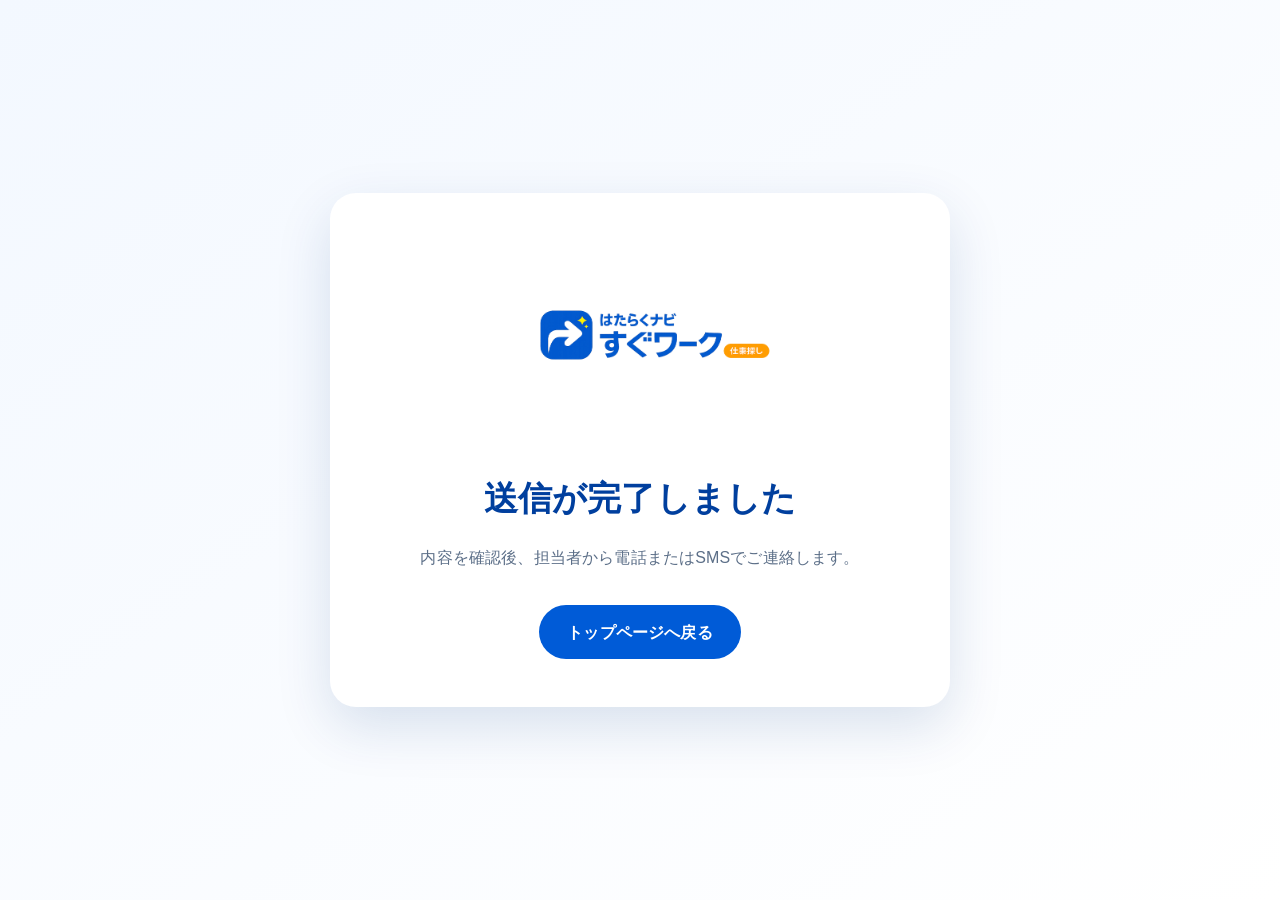
==== commit 663a994e: "Add files via upload" ====
--- a/thanks.html
+++ b/thanks.html
@@ -17,7 +17,7 @@
 <body>
   <main class="thanks-page">
     <section class="thanks-card">
-      <img src="assets/img/logo.svg" alt="はたらくナビすぐワーク">
+      <img src="assets/img/logo.png" alt="はたらくナビすぐワーク">
       <h1>送信が完了しました</h1>
       <p>内容を確認後、担当者から電話またはSMSでご連絡します。</p>
       <a href="index.html">トップページへ戻る</a>
--- a/assets/css/style.css
+++ b/assets/css/style.css
@@ -253,7 +253,7 @@
   .hero-list li{font-size:14px}
   .line-button-large{min-width:0;width:100%}
   .outline-button{width:100%}
-  .hero-photo-panel>img{min-height:410px;object-position:center}
+  .hero-photo-panel>img{min-height:440px;object-position:64% center}
   .support-badge{right:3%;bottom:4%;width:142px;height:142px;border-width:3px}
   .support-badge span{font-size:17px}
   .support-badge strong{margin-top:14px;font-size:52px}
@@ -288,7 +288,9 @@
   .company-list dd{padding-top:5px}
   .footer-inner{grid-template-columns:1fr}
   .footer-inner nav{justify-content:flex-start}
-  .line-popup{right:10px;left:10px;bottom:76px;width:auto;padding:18px 16px 15px}
+  .line-popup{top:50%;left:50%;right:auto;bottom:auto;width:min(92vw,360px);padding:18px 16px 15px;transform:translate(-50%,-46%)}
+  .line-popup.is-visible{transform:translate(-50%,-50%)}
+  .line-popup{max-height:80vh;overflow:auto;box-shadow:0 24px 60px rgba(0,42,105,.28)}
   .mobile-fixed{position:fixed;left:0;right:0;bottom:0;z-index:1200;display:grid;grid-template-columns:1fr 1fr;height:66px;box-shadow:0 -8px 25px rgba(0,42,105,.2)}
   .mobile-fixed a{display:flex;flex-direction:column;align-items:center;justify-content:center;line-height:1.25;color:#fff}
   .mobile-fixed a:first-child{background:var(--blue-dark)}
@@ -296,3 +298,253 @@
   .mobile-fixed span{font-size:10px;font-weight:800}
   .mobile-fixed strong{font-size:15px}
 }
+
+@media(max-width:420px){
+  .hero-photo-panel>img{min-height:460px;object-position:68% center}
+  .support-badge{right:2%;bottom:4%}
+}
+
+
+.section-manga{background:#fff}
+.manga-panel{padding:16px;border-radius:28px;background:linear-gradient(180deg,#ffffff,#f6f9ff);border:1px solid var(--line);box-shadow:0 18px 46px rgba(0,42,105,.08)}
+.manga-panel img{display:block;width:100%;height:auto;border-radius:18px}
+@media(max-width:760px){
+  .manga-panel{padding:10px;border-radius:18px}
+  .manga-panel img{border-radius:12px}
+}
+
+
+/* =========================================================
+   Final art direction & responsive refinement
+   ========================================================= */
+html,body{max-width:100%;overflow-x:hidden}
+body{font-feature-settings:"palt" 1;letter-spacing:.01em}
+.container{width:min(calc(100% - 48px),1160px)}
+.section{padding-block:104px}
+.section-heading{max-width:760px;margin:0 auto 44px}
+.section-heading>span{letter-spacing:.2em}
+.section-heading h2{font-weight:900;letter-spacing:-.045em}
+.section-heading p{font-size:15px;line-height:1.9}
+
+.site-header{box-shadow:0 1px 0 rgba(13,35,67,.06)}
+.header-inner{min-height:82px}
+.line-button,.outline-button,.submit-button{letter-spacing:.01em}
+
+.hero-layout{min-height:680px}
+.hero-copy-panel{background:linear-gradient(145deg,#075cc7 0%,#064da9 60%,#08377d 100%)}
+.hero-copy-panel::before{opacity:.55}
+.hero-copy-inner{padding-block:78px}
+.hero-kicker{border-radius:3px;box-shadow:0 8px 20px rgba(0,30,82,.16)}
+.hero h1{font-weight:900}
+.hero-photo-panel>img{min-height:680px;object-position:62% center}
+.support-badge{box-shadow:0 18px 42px rgba(0,45,117,.22)}
+.hero-mini-label{border:1px solid rgba(219,230,242,.9);box-shadow:0 16px 36px rgba(0,42,105,.13)}
+
+.support-strip{margin-top:-38px;padding:30px;border-radius:20px;box-shadow:0 18px 44px rgba(0,42,105,.1)}
+.support-mini-card{border-radius:12px;background:#fff}
+.support-mini-card img{height:92px}
+
+.job-card,.benefit-card,.reason-card,.flow-card,.faq-item,.entry-form,.manga-panel{border-radius:16px}
+.job-card{box-shadow:0 12px 30px rgba(0,54,130,.065)}
+.job-image{height:224px}
+.job-image span{border-radius:6px;padding:5px 10px}
+.job-body{padding:24px}
+.job-body p{line-height:1.85}
+.income{border-radius:8px;background:#edf4fc}
+
+.section-manga{padding-top:96px;background:linear-gradient(180deg,#f8fbff 0%,#fff 100%)}
+.manga-panel{max-width:980px;margin-inline:auto;padding:14px;background:#fff;border:1px solid #dfe8f3;box-shadow:0 18px 42px rgba(0,42,105,.08)}
+.manga-panel img{border-radius:10px}
+
+.benefit-card{backdrop-filter:none;background:rgba(255,255,255,.11)}
+.reason-card,.flow-card{box-shadow:0 8px 22px rgba(0,54,130,.05)}
+.entry-form{box-shadow:0 24px 58px rgba(0,0,0,.2)}
+
+@media(max-width:1080px){
+  .container{width:min(calc(100% - 40px),960px)}
+  .hero-layout{grid-template-columns:1fr;min-height:0}
+  .hero-copy-inner{padding:64px 0 50px}
+  .hero-photo-panel{height:auto;aspect-ratio:16/9}
+  .hero-photo-panel>img{min-height:0;height:100%;object-position:64% center}
+  .support-strip{margin-top:-26px}
+}
+
+@media(max-width:760px){
+  :root{--shadow:0 14px 34px rgba(0,54,130,.12)}
+  .container{width:min(calc(100% - 28px),680px)}
+  body{padding-bottom:68px}
+  .section{padding-block:72px}
+  .section-heading{margin-bottom:30px}
+  .section-heading>span{font-size:10px;letter-spacing:.16em}
+  .section-heading h2{font-size:clamp(27px,8vw,34px);line-height:1.35;word-break:keep-all;overflow-wrap:anywhere}
+  .section-heading p{font-size:13px;line-height:1.8}
+  .section-benefits .section-heading h2{font-size:clamp(20px,5.6vw,25px);line-height:1.22;letter-spacing:-.06em;white-space:nowrap}
+
+  .site-header{position:relative}
+  .header-inner{min-height:70px;padding-block:8px}
+  .brand{width:215px;max-width:72vw}
+
+  .hero{overflow:visible}
+  .hero-copy-inner{width:calc(100% - 30px);padding:38px 0 34px}
+  .hero-kicker{font-size:12px;padding:6px 12px;margin-bottom:14px}
+  .hero h1{font-size:clamp(40px,12vw,52px);line-height:1.12}
+  .hero-sub{font-size:14px;line-height:1.75;margin:18px 0 16px}
+  .hero-list{width:100%;margin-bottom:22px}
+  .hero-list li{font-size:14px;line-height:1.55;padding-left:31px}
+  .hero-actions{display:grid;grid-template-columns:1fr;width:100%}
+  .line-button-large,.outline-button{width:100%;min-width:0}
+  .line-button-large{min-height:66px}
+  .line-button-large strong{font-size:20px}
+
+  .hero-photo-panel{aspect-ratio:390/470;min-height:0}
+  .hero-photo-panel>img{width:100%;height:100%;min-height:0;object-fit:cover;object-position:68% center}
+  .hero-photo-panel::after{height:105px}
+  .support-badge{right:12px;bottom:18px;width:126px;height:126px;border-width:3px}
+  .support-badge span{font-size:15px}
+  .support-badge strong{margin-top:12px;font-size:46px}
+  .support-badge small{font-size:18px}
+  .hero-mini-label{min-width:104px;padding:8px 10px;border-radius:11px}
+  .hero-mini-label strong{font-size:14px}
+  .hero-mini-label span{font-size:9px}
+  .hero-mini-label-one{left:12px;top:16px}
+  .hero-mini-label-two{left:12px;bottom:20px}
+
+  .support-strip{margin-top:0;padding:24px 14px 18px;border-radius:0;border-left:0;border-right:0;box-shadow:none}
+  .support-strip-heading{margin-bottom:16px}
+  .support-strip-heading span{font-size:11px}
+  .support-strip-heading strong{font-size:23px}
+  .support-mini-grid{grid-template-columns:repeat(2,minmax(0,1fr));gap:10px}
+  .support-mini-card{min-width:0}
+  .support-mini-card img{height:88px}
+  .support-mini-card div{padding:10px 6px}
+  .support-mini-card strong{font-size:13px;overflow-wrap:anywhere}
+  .support-mini-card span{font-size:9px}
+
+  .section-manga{padding-top:66px}
+  .manga-panel{padding:6px;border-radius:12px}
+  .manga-panel img{width:100%;border-radius:7px}
+
+  .section-line-cta{padding-block:46px}
+  .line-cta{grid-template-columns:1fr;gap:22px;text-align:center}
+  .line-cta h2{font-size:28px;word-break:keep-all}
+  .line-cta p{font-size:13px}
+  .line-button-xl{width:100%;min-width:0;min-height:76px;padding:12px 16px}
+  .line-button-xl strong{font-size:24px}
+
+  .job-grid,.benefit-grid,.reason-grid,.flow-list{grid-template-columns:1fr;gap:14px}
+  .job-card{width:100%;min-width:0}
+  .job-image{height:auto;aspect-ratio:16/10}
+  .job-image img{object-position:center}
+  .job-body{padding:20px}
+  .job-body h3{font-size:19px}
+  .job-body p{font-size:13px;min-height:0}
+  .income{font-size:17px}
+  .conditions-note{padding-inline:4px;text-align:left;line-height:1.7}
+
+  .benefit-card{min-height:0;padding:20px}
+  .reason-card,.flow-card{padding:22px 18px}
+  .flow-card:not(:last-child)::after{display:none}
+
+  .faq-item summary{padding:18px 52px 18px 16px;font-size:14px;line-height:1.65}
+  .faq-item summary::after{right:14px}
+  .faq-item p{padding:0 16px 18px;font-size:13px}
+
+  .entry-layout{grid-template-columns:1fr;gap:28px}
+  .entry-copy{position:relative;top:auto;text-align:center}
+  .entry-copy h2{font-size:32px;word-break:keep-all}
+  .entry-copy>p{font-size:13px}
+  .entry-support,.entry-phone{text-align:left}
+  .entry-support strong{font-size:36px}
+  .entry-phone strong{font-size:25px}
+  .entry-form{width:100%;min-width:0;padding:22px 16px;border-radius:16px}
+  .form-heading{align-items:flex-start;flex-wrap:wrap}
+  .form-heading h3{font-size:21px}
+  .form-row input[type="text"],.form-row input[type="tel"],.form-row select{font-size:16px}
+  .checkbox-group label{max-width:100%}
+  .checkbox-group span{white-space:normal}
+
+  .company-list{border-radius:12px}
+  .company-list div{grid-template-columns:1fr}
+  .company-list dt{padding:14px 16px 4px}
+  .company-list dd{padding:4px 16px 14px;overflow-wrap:anywhere}
+
+  .footer-inner{grid-template-columns:1fr;gap:20px}
+  .footer-inner nav{justify-content:flex-start;gap:12px 16px}
+  .footer-inner img{max-width:230px}
+
+  .line-popup{top:50%;left:50%;right:auto;bottom:auto;width:min(92vw,360px);max-height:calc(100vh - 120px);overflow:auto;transform:translate(-50%,-50%)}
+  .line-popup.is-visible{transform:translate(-50%,-50%)}
+}
+
+@media(max-width:390px){
+  .container{width:min(calc(100% - 22px),680px)}
+  .hero-copy-inner{width:calc(100% - 24px)}
+  .hero h1{font-size:40px}
+  .hero-photo-panel{aspect-ratio:360/455}
+  .hero-photo-panel>img{object-position:69% center}
+  .support-badge{width:112px;height:112px;right:8px;bottom:14px}
+  .support-badge span{font-size:13px}
+  .support-badge strong{font-size:40px;margin-top:10px}
+  .support-badge small{font-size:16px}
+  .hero-mini-label-two{bottom:14px}
+  .section-heading h2{font-size:27px}
+  .section-benefits .section-heading h2{font-size:20px}
+  .line-cta h2{font-size:25px}
+  .line-button-xl strong{font-size:22px}
+}
+
+
+.hero-copy-inner-refined{padding-right:8px}
+.hero-main-message{margin:0;font-size:clamp(44px,5.5vw,74px);line-height:1.05;letter-spacing:-.06em;font-weight:950;text-shadow:0 4px 18px rgba(0,33,92,.18)}
+.hero-main-message span{display:inline-block;color:#fff3bf}
+.hero-stat-grid{display:grid;grid-template-columns:repeat(3,minmax(0,1fr));gap:14px;margin:26px 0 20px}
+.hero-stat-card{position:relative;padding:18px 16px 16px;border-radius:18px;background:linear-gradient(180deg,rgba(105,203,236,.94),rgba(61,159,214,.96));border:1px solid rgba(255,255,255,.18);box-shadow:0 16px 34px rgba(0,34,95,.16);overflow:hidden}
+.hero-stat-card::after{content:"";position:absolute;inset:auto -18px -22px auto;width:82px;height:82px;border-radius:24px;background:radial-gradient(circle,rgba(255,255,255,.22) 0%,rgba(255,255,255,0) 70%)}
+.hero-stat-card span,.hero-stat-card strong,.hero-stat-card small{display:block;position:relative;z-index:1}
+.hero-stat-card span{color:#ffffff;font-size:15px;line-height:1.35;font-weight:900;letter-spacing:-.02em}
+.hero-stat-card strong{margin-top:4px;color:var(--yellow);font-size:54px;line-height:.92;font-weight:950;letter-spacing:-.06em;text-shadow:0 4px 0 rgba(0,55,136,.18)}
+.hero-stat-card small{display:inline;font-size:.48em;letter-spacing:-.02em;color:#fff6d2}
+.hero-support-text{margin:0 0 22px;color:#e5f0ff;font-size:16px;font-weight:700;line-height:1.8}
+
+@media(max-width:1080px){
+  .hero-main-message{font-size:clamp(42px,8vw,66px)}
+  .hero-stat-grid{grid-template-columns:repeat(3,minmax(0,1fr));gap:12px}
+  .hero-stat-card strong{font-size:48px}
+}
+
+@media(max-width:760px){
+  .hero-copy-inner-refined{padding-right:0}
+  .hero-main-message{font-size:clamp(34px,10vw,48px);line-height:1.08}
+  .hero-stat-grid{grid-template-columns:1fr;gap:10px;margin:18px 0 16px}
+  .hero-stat-card{padding:14px 14px 13px;border-radius:14px}
+  .hero-stat-card span{font-size:14px}
+  .hero-stat-card strong{font-size:42px}
+  .hero-support-text{margin-bottom:18px;font-size:13px;line-height:1.75}
+}
+
+@media(max-width:390px){
+  .hero-main-message{font-size:32px}
+  .hero-stat-card strong{font-size:38px}
+}
+
+
+.section-campaign{padding-top:34px;background:linear-gradient(180deg,#f4f9ff 0%,#ffffff 100%)}
+.campaign-card{position:relative;overflow:hidden;padding:42px 28px 36px;border-radius:28px;text-align:center;background:linear-gradient(135deg,#1f87dd 0%,#0d71c8 45%,#1391bd 100%);box-shadow:0 24px 58px rgba(0,61,140,.16)}
+.campaign-card::before{content:"";position:absolute;top:-50px;right:-30px;width:180px;height:180px;border-radius:50%;background:radial-gradient(circle,rgba(255,255,255,.13) 0%,rgba(255,255,255,0) 70%)}
+.campaign-card::after{content:"";position:absolute;left:-40px;bottom:-70px;width:200px;height:200px;border-radius:50%;background:radial-gradient(circle,rgba(255,212,0,.12) 0%,rgba(255,212,0,0) 72%)}
+.campaign-pill,.campaign-lead,.campaign-card h2,.campaign-copy,.line-button-campaign{position:relative;z-index:1}
+.campaign-pill{display:inline-flex;align-items:center;gap:8px;padding:12px 22px;border-radius:999px;background:linear-gradient(180deg,#ffe57e,#ffd24d);color:#17356d;font-size:20px;font-weight:950;box-shadow:0 10px 24px rgba(0,35,93,.15)}
+.campaign-lead{margin:26px 0 8px;color:#ffffff;font-size:34px;font-weight:900;letter-spacing:-.04em}
+.campaign-card h2{margin:0;color:#ffd85b;font-size:clamp(56px,7vw,88px);line-height:1;font-weight:950;letter-spacing:-.06em;text-shadow:0 4px 0 rgba(10,77,155,.28)}
+.campaign-copy{margin:22px 0 0;color:#eef8ff;font-size:18px;line-height:1.85;font-weight:700}
+.line-button-campaign{display:inline-flex;align-items:center;justify-content:center;min-width:320px;min-height:60px;margin-top:26px;padding:0 28px;border-radius:999px;background:linear-gradient(135deg,#13d240,#00b341);color:#fff;font-weight:950;box-shadow:0 14px 30px rgba(0,156,59,.28)}
+
+@media(max-width:760px){
+  .section-campaign{padding-top:18px}
+  .campaign-card{padding:26px 16px 24px;border-radius:20px}
+  .campaign-pill{padding:10px 16px;font-size:16px}
+  .campaign-lead{margin:18px 0 6px;font-size:25px}
+  .campaign-card h2{font-size:52px}
+  .campaign-copy{margin-top:16px;font-size:15px;line-height:1.7}
+  .line-button-campaign{min-width:0;width:100%;min-height:56px;margin-top:20px;padding:0 18px}
+}
